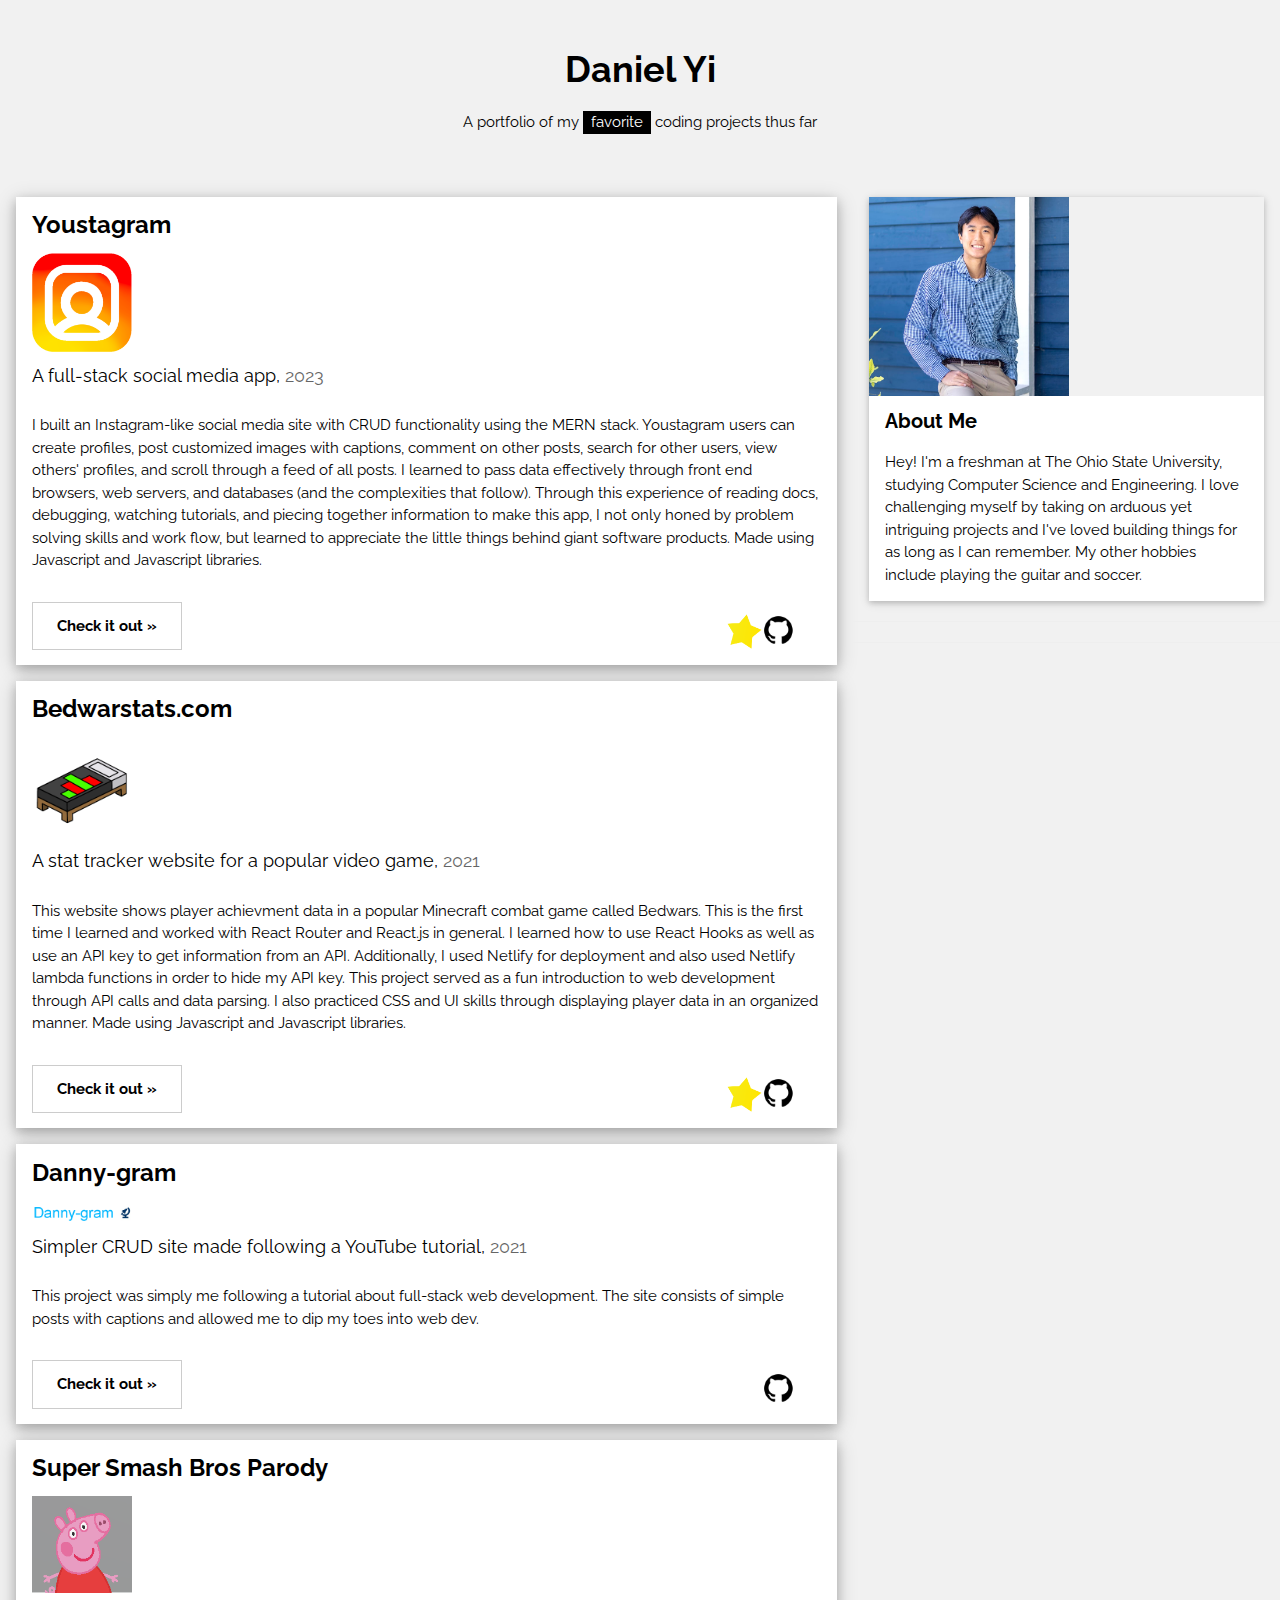
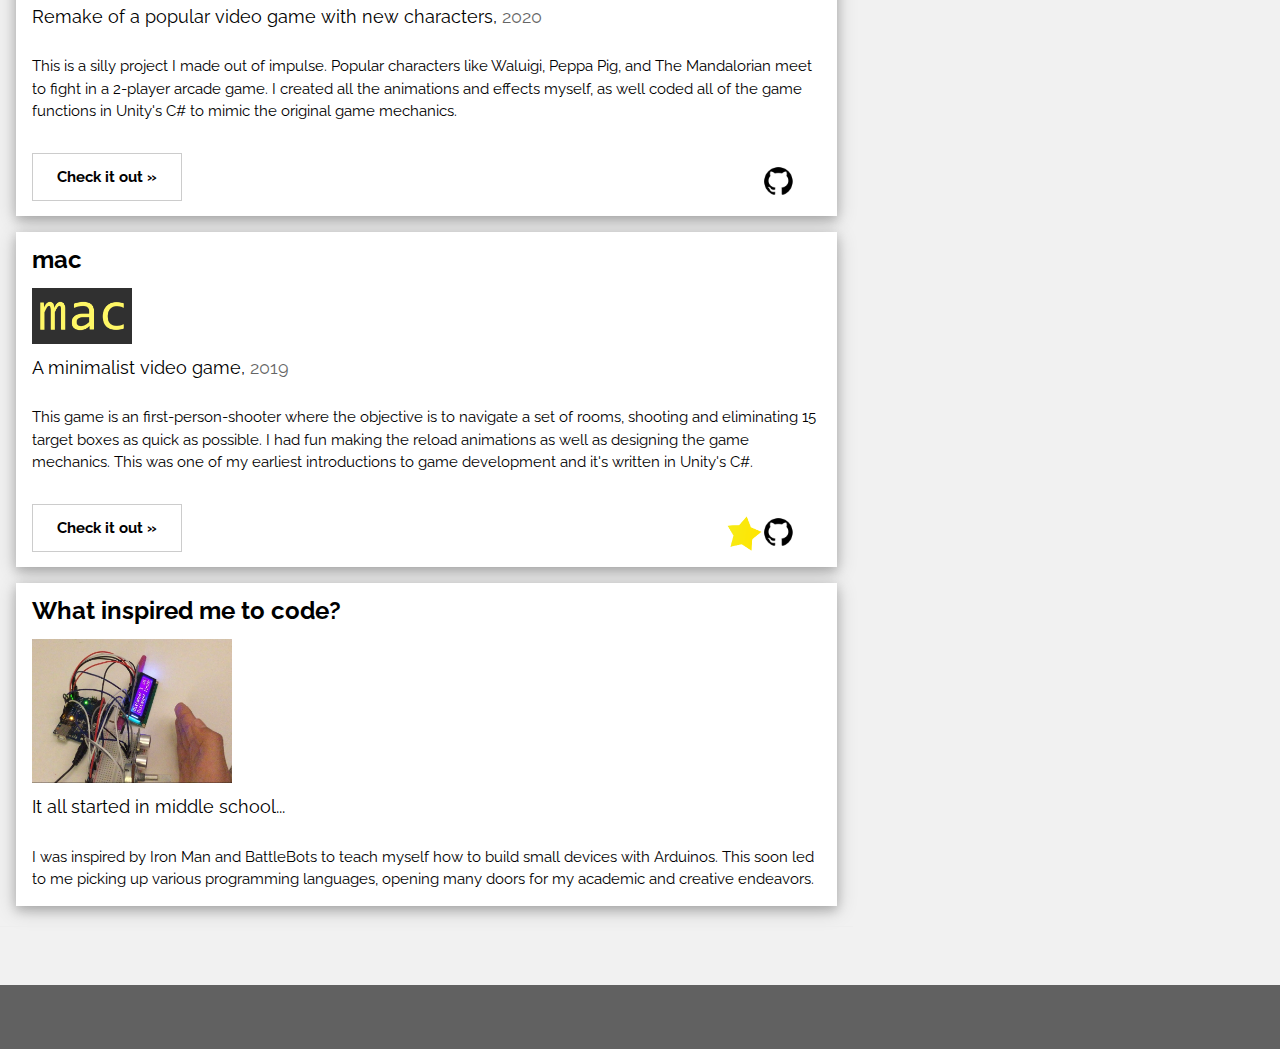
==== index.html @ 72501340 "Add files via upload" ====
<!DOCTYPE html>
<html>

<head>
  <title>W3.CSS Template</title>
  <meta charset="UTF-8">
  <meta name="viewport" content="width=device-width, initial-scale=1">
  <link rel="stylesheet" href="https://www.w3schools.com/w3css/4/w3.css">
  <link rel="stylesheet" href="https://fonts.googleapis.com/css?family=Raleway">
  <link rel="stylesheet" href="style.css">
  <style>
    body,
    h1,
    h2,
    h3,
    h4,
    h5 {
      font-family: "Raleway", sans-serif
    }
  </style>
</head>

<body class="w3-light-grey">
  <div class="w3-content" style="max-width:1400px">
    <header class="w3-container w3-center w3-padding-32">
      <h1><b>Daniel Yi</b></h1>
      <p>A portfolio of my <span class="w3-tag">favorite</span> coding projects thus far</p>
    </header>

    <!-- Grid -->
    <div class="w3-row">

      <!-- Blog entries -->
      <div class="w3-col l8 s12">
        <!-- Blog entry -->
        <div class="w3-card-4 w3-margin w3-white">
          <div class="w3-container">
            <h3><b>Youstagram</b></h3>
            <img src="YoustagramLogo.png" alt="Youstagram Logo" style="width:100px">
            <h5>A full-stack social media app, <span class="w3-opacity">2023</span></h5>
          </div>
          <div class="w3-container">
            <p>I built an Instagram-like social media site with CRUD functionality using the MERN stack. Youstagram
              users can create profiles, post customized images with captions, comment on other posts, search for other
              users, view others' profiles, and scroll through a feed of all posts. I learned to pass data effectively
              through front end browsers, web servers, and databases (and the complexities that follow). Through this
              experience of reading docs, debugging, watching tutorials, and piecing together information to make this
              app, I not only honed by problem solving skills and work flow, but learned to appreciate the little things
              behind giant software products. Made using Javascript and Javascript libraries.</p>
            <div class="w3-row">
              <div class="w3-col m8 s12">
                <p><a href="https://youstagram.onrender.com/#/"><button
                      class="w3-button w3-padding-large w3-white w3-border"><b>Check it out »</b></button></a></p>
              </div>
              <div class="w3-col m4 w3-hide-small">
                <p><span class="w3-padding-large w3-right"> <b><img src="star.png" style="width:35px"></b><a
                      href="https://github.com/danielyyi/Youstagram"><b><img src="github.png"
                          style="width:35px"></b></a>
                  </span></p>
              </div>
            </div>
          </div>
        </div>

        <div class="w3-card-4 w3-margin w3-white">
          <div class="w3-container">
            <h3><b>Bedwarstats.com</b></h3>
            <img src="Bedwars.png" alt="Youstagram Logo" style="width:100px">
            <h5>A stat tracker website for a popular video game, <span class="w3-opacity">2021</span></h5>
          </div>
          <div class="w3-container">
            <p>This website shows player achievment data in a popular Minecraft combat game called Bedwars. This is the
              first time I learned and worked with React Router and React.js in general. I learned how to
              use React Hooks as well as use an API key to get information from an API. Additionally, I used Netlify for
              deployment and also used Netlify lambda
              functions in order to hide my API key. This project served as a fun introduction to web development
              through API calls and data parsing. I also practiced CSS and UI skills through displaying player data in
              an organized manner. Made using Javascript and Javascript libraries.</p>
            <div class="w3-row">
              <div class="w3-col m8 s12">
                <p><a href="https://bedwarstats.com/"><button
                      class="w3-button w3-padding-large w3-white w3-border"><b>Check it out »</b></button></a></p>
              </div>
              <div class="w3-col m4 w3-hide-small">
                <p><span class="w3-padding-large w3-right"> <b><img src="star.png" style="width:35px"></b><a
                      href="https://github.com/danielyyi/Hypixel-Bedwars-Tracker"><b><img src="github.png"
                          style="width:35px"></b></a>
                  </span></p>
              </div>
            </div>
          </div>
        </div>

        <div class="w3-card-4 w3-margin w3-white">
          <div class="w3-container">
            <h3><b>Danny-gram</b></h3>
            <img src="dannygram.PNG" alt="Youstagram Logo" style="width:100px">
            <h5>Simpler CRUD site made following a YouTube tutorial, <span class="w3-opacity">2021</span></h5>
          </div>
          <div class="w3-container">
            <p>This project was simply me following a tutorial about full-stack web development. The site consists of
              simple posts with captions and allowed me to dip my toes into web dev.</p>
            <div class="w3-row">
              <div class="w3-col m8 s12">
                <p><a href="https://danny-gram.netlify.app/"><button
                      class="w3-button w3-padding-large w3-white w3-border"><b>Check it out »</b></button></a></p>
              </div>
              <div class="w3-col m4 w3-hide-small">
                <p><span class="w3-padding-large w3-right"> <a
                      href="https://github.com/danielyyi/Danny-gram-Social-Media-App"><b><img src="github.png"
                          style="width:35px"></b></a>
                  </span></p>
              </div>
            </div>
          </div>
        </div>

        <div class="w3-card-4 w3-margin w3-white">
          <div class="w3-container">
            <h3><b>Super Smash Bros Parody</b></h3>
            <img src="peppa.PNG" alt="Youstagram Logo" style="width:100px">
            <h5>Remake of a popular video game with new characters, <span class="w3-opacity">2020</span></h5>
          </div>
          <div class="w3-container">
            <p>This is a silly project I made out of impulse. Popular characters like Waluigi, Peppa Pig, and The
              Mandalorian meet to fight in a 2-player arcade game. I created all the animations and effects myself, as
              well coded all of the game functions in Unity's C# to mimic the original game mechanics.</p>
            <div class="w3-row">
              <div class="w3-col m8 s12">
                <p><a href=""><button class="w3-button w3-padding-large w3-white w3-border"><b>Check it out
                        »</b></button></a></p>
              </div>
              <div class="w3-col m4 w3-hide-small">
                <p><span class="w3-padding-large w3-right"> <a
                      href="https://github.com/danielyyi/Super-Copyright-Bros"><b><img src="github.png"
                          style="width:35px"></b></a>
                  </span></p>
              </div>
            </div>
          </div>
        </div>

        <div class="w3-card-4 w3-margin w3-white">
          <div class="w3-container">
            <h3><b>mac</b></h3>
            <img src="mac.PNG" alt="Youstagram Logo" style="width:100px">
            <h5>A minimalist video game, <span class="w3-opacity">2019</span></h5>
          </div>
          <div class="w3-container">
            <p>This game is an first-person-shooter where the objective is to navigate a set of rooms, shooting and
              eliminating 15 target boxes as quick as possible. I had fun making the reload animations as well as
              designing the game mechanics. This was one of my earliest introductions to game development and it's
              written in Unity's C#.</p>
            <div class="w3-row">
              <div class="w3-col m8 s12">
                <p><a href="https://ysun.itch.io/mac"><button
                      class="w3-button w3-padding-large w3-white w3-border"><b>Check it out »</b></button></a></p>
              </div>
              <div class="w3-col m4 w3-hide-small">
                <p><span class="w3-padding-large w3-right"> <b><img src="star.png" style="width:35px"></b><a
                      href="https://github.com/danielyyi/mac"><b><img src="github.png" style="width:35px"></b></a>
                  </span></p>
              </div>
            </div>
          </div>
        </div>

        <div class="w3-card-4 w3-margin w3-white">
          <div class="w3-container">
            <h3><b>What inspired me to code?</b></h3>
            <img src="middleschool.jpg" alt="Youstagram Logo" style="width:200px">
            <h5>It all started in middle school... </h5>
          </div>
          <div class="w3-container">
            <p>I was inspired by Iron Man and BattleBots to teach myself how to build small devices with Arduinos. This
              soon led to me picking up various programming languages, opening many doors for my academic and creative
              endeavors.</p>
            <div class="w3-row">
              <div class="w3-col m8 s12">

              </div>
              <div class="w3-col m4 w3-hide-small">

              </div>
            </div>
          </div>
        </div>



        <hr>
      </div>



      <div class="w3-col l4">
        <!-- About Card -->
        <div class="w3-card w3-margin w3-margin-top">
          <img src="pfp.jpg" style="width:200px">
          <div class="w3-container w3-white">
            <h4><b>About Me</b></h4>
            <p>Hey! I'm a freshman at The Ohio State University, studying Computer Science and Engineering. I love
              challenging myself by taking on arduous yet intriguing projects and I've loved building things for as long
              as I can
              remember. My other hobbies include playing the guitar and
              soccer.</p>
          </div>
        </div>
        <hr>
        <hr>
      </div>
    </div><br>
  </div>
  <footer class="w3-container w3-dark-grey w3-padding-32 w3-margin-top">
  </footer>
</body>

</html>
---- style.css ----
html {
  height: 100%;
  width: 100%;
}
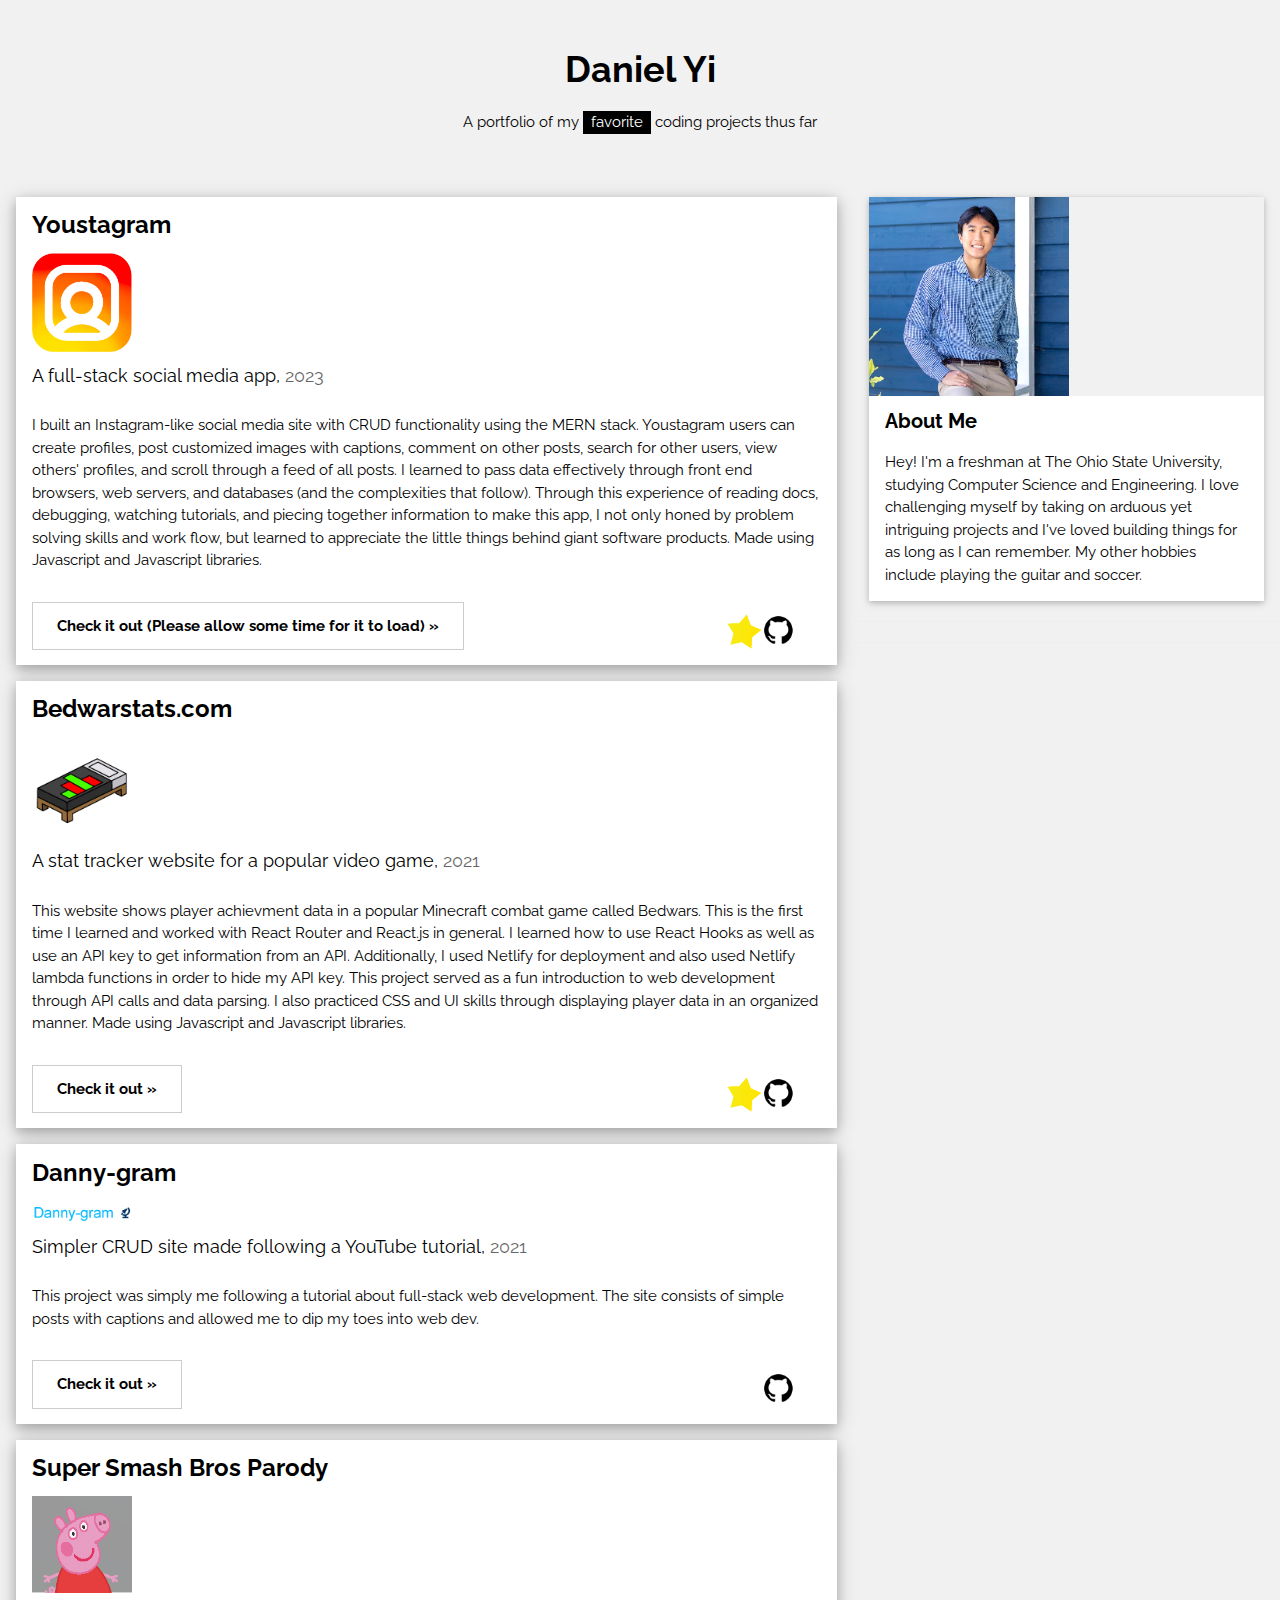
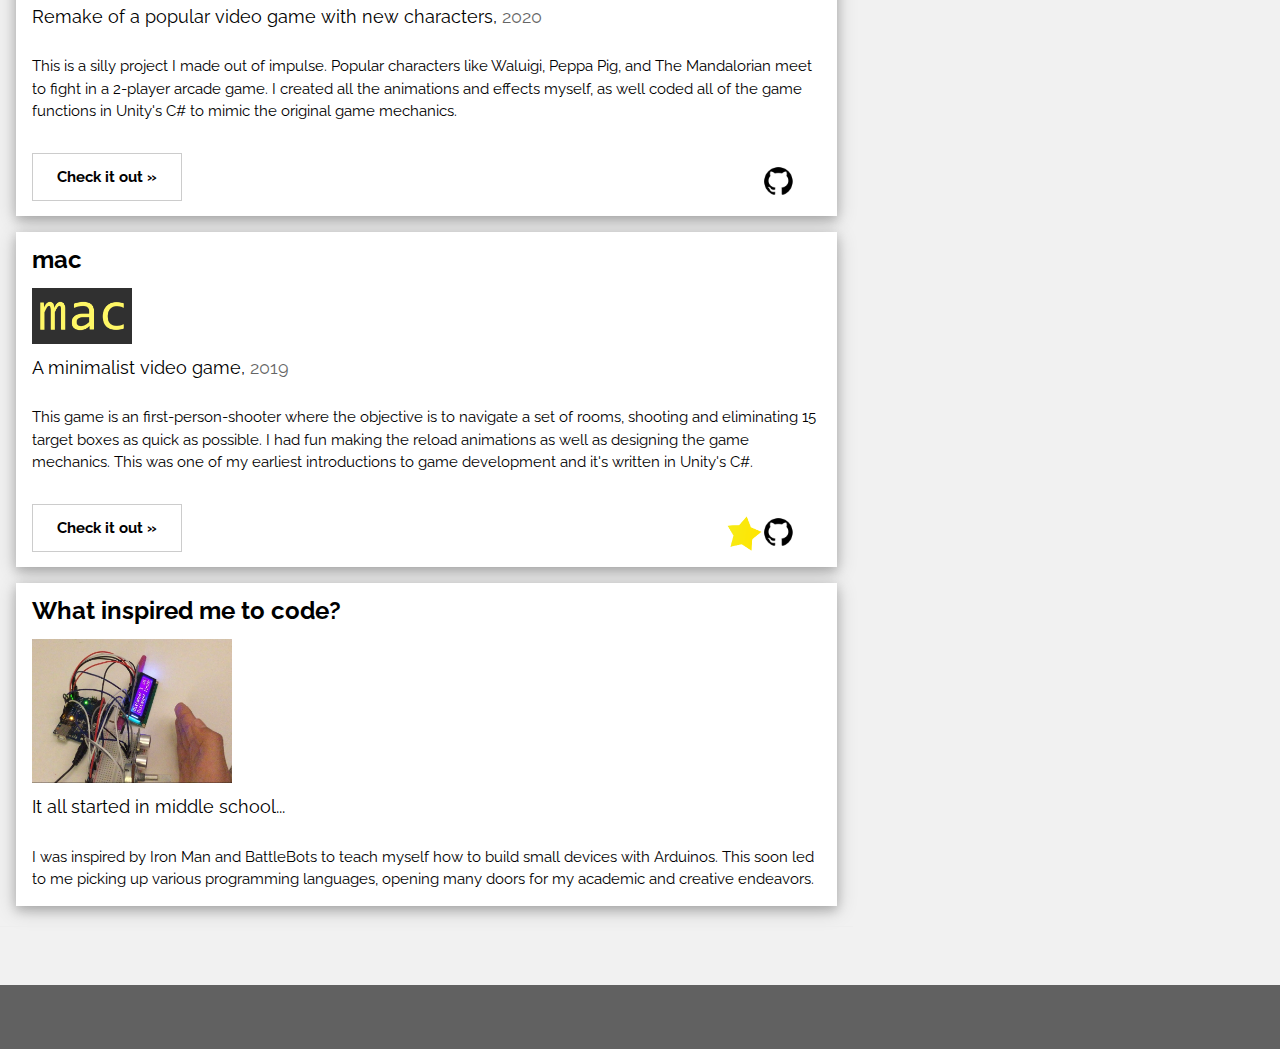
==== commit 2a053b2e: "Update index.html" ====
--- a/index.html
+++ b/index.html
@@ -50,7 +50,7 @@
             <div class="w3-row">
               <div class="w3-col m8 s12">
                 <p><a href="https://youstagram.onrender.com/#/"><button
-                      class="w3-button w3-padding-large w3-white w3-border"><b>Check it out »</b></button></a></p>
+                      class="w3-button w3-padding-large w3-white w3-border"><b>Check it out (Please allow some time for it to load) »</b></button></a></p>
               </div>
               <div class="w3-col m4 w3-hide-small">
                 <p><span class="w3-padding-large w3-right"> <b><img src="star.png" style="width:35px"></b><a
@@ -127,7 +127,7 @@
               well coded all of the game functions in Unity's C# to mimic the original game mechanics.</p>
             <div class="w3-row">
               <div class="w3-col m8 s12">
-                <p><a href=""><button class="w3-button w3-padding-large w3-white w3-border"><b>Check it out
+                <p><a href="https://youtu.be/zw8oHsihJfg"><button class="w3-button w3-padding-large w3-white w3-border"><b>Check it out
                         »</b></button></a></p>
               </div>
               <div class="w3-col m4 w3-hide-small">
@@ -215,4 +215,4 @@
   </footer>
 </body>
 
-</html>+</html>
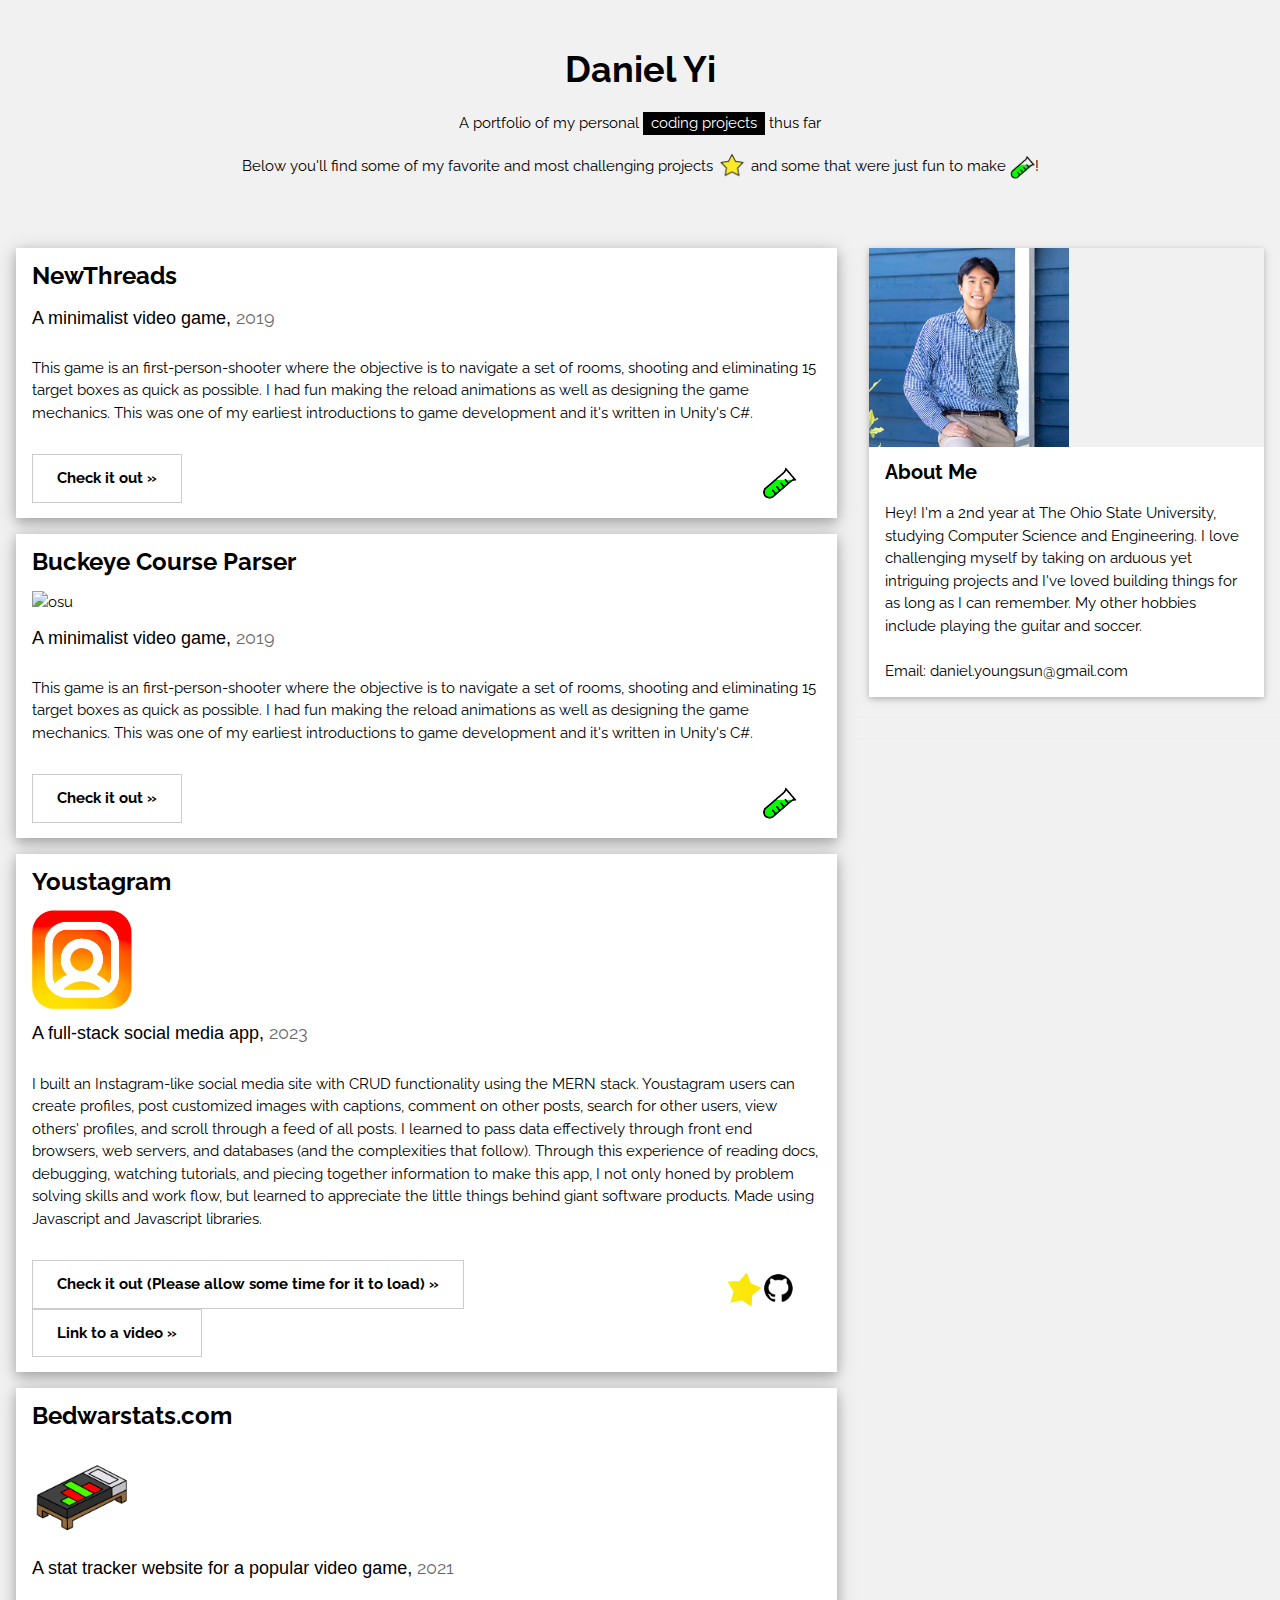
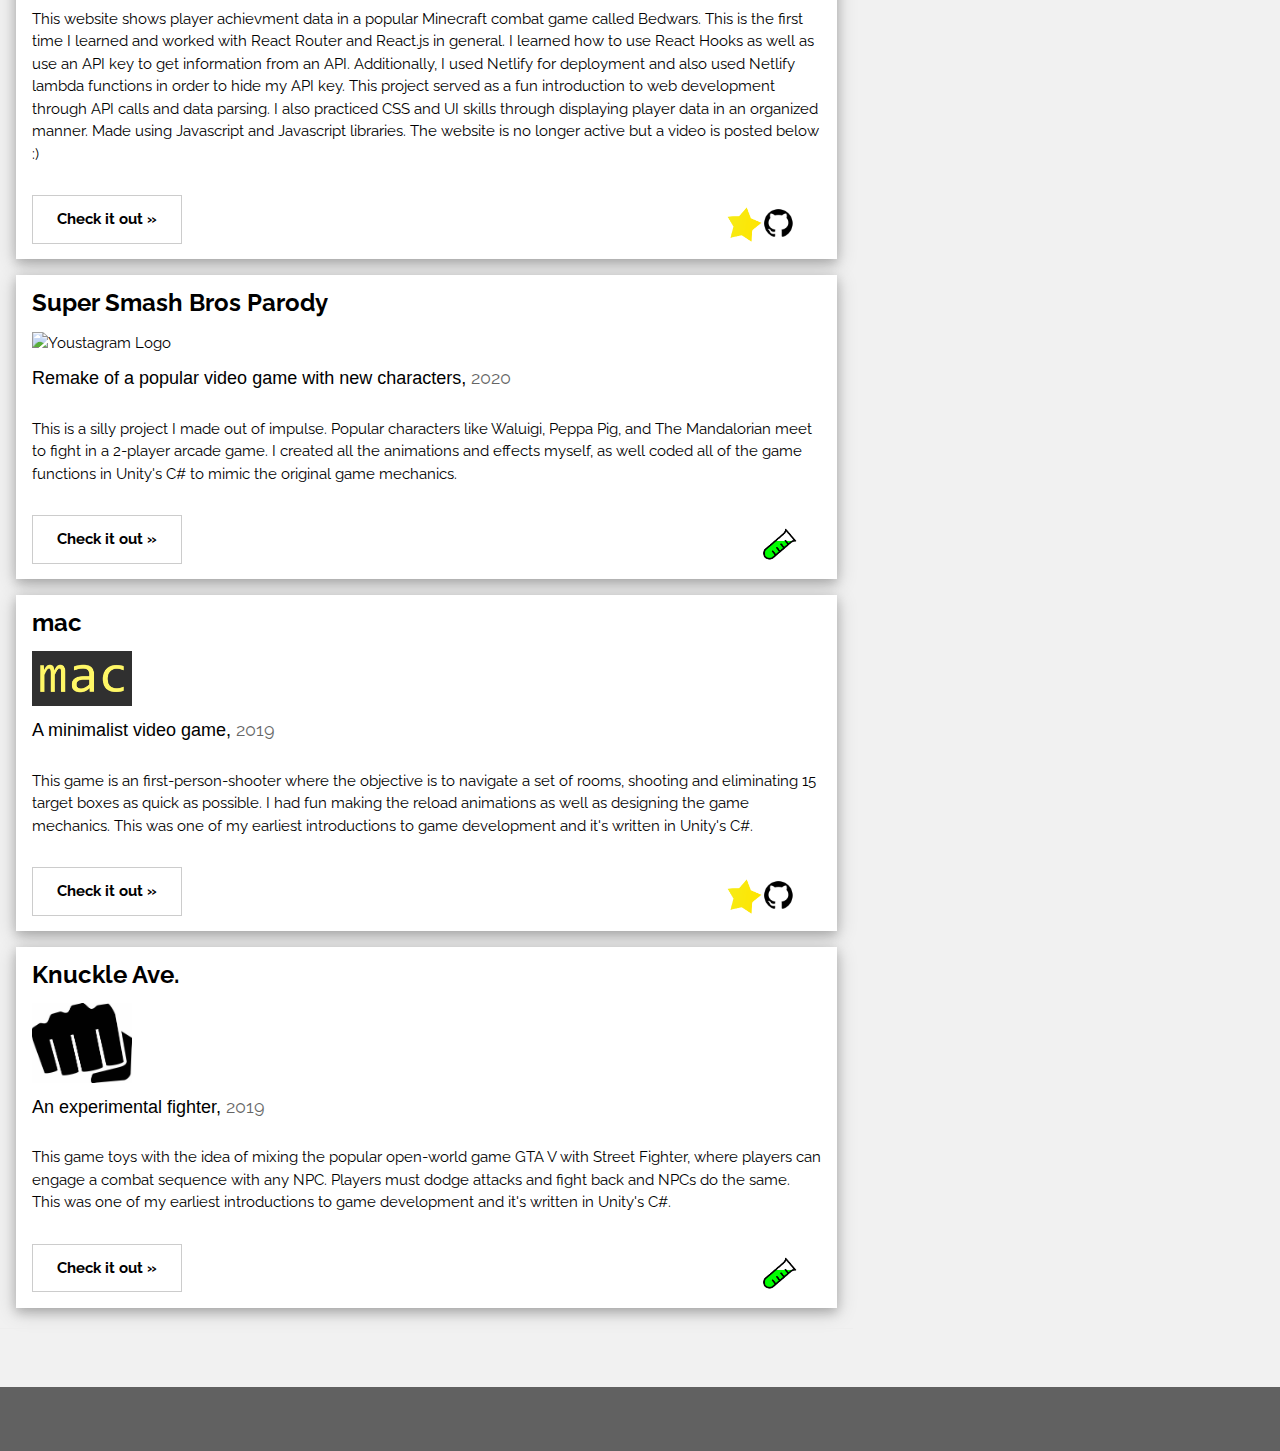
==== commit 35519086: "update" ====
--- a/index.html
+++ b/index.html
@@ -1,218 +1,404 @@
 <!DOCTYPE html>
 <html>
-
-<head>
-  <title>W3.CSS Template</title>
-  <meta charset="UTF-8">
-  <meta name="viewport" content="width=device-width, initial-scale=1">
-  <link rel="stylesheet" href="https://www.w3schools.com/w3css/4/w3.css">
-  <link rel="stylesheet" href="https://fonts.googleapis.com/css?family=Raleway">
-  <link rel="stylesheet" href="style.css">
-  <style>
-    body,
-    h1,
-    h2,
-    h3,
-    h4,
-    h5 {
-      font-family: "Raleway", sans-serif
-    }
-  </style>
-</head>
-
-<body class="w3-light-grey">
-  <div class="w3-content" style="max-width:1400px">
-    <header class="w3-container w3-center w3-padding-32">
-      <h1><b>Daniel Yi</b></h1>
-      <p>A portfolio of my <span class="w3-tag">favorite</span> coding projects thus far</p>
-    </header>
-
-    <!-- Grid -->
-    <div class="w3-row">
-
-      <!-- Blog entries -->
-      <div class="w3-col l8 s12">
-        <!-- Blog entry -->
-        <div class="w3-card-4 w3-margin w3-white">
-          <div class="w3-container">
-            <h3><b>Youstagram</b></h3>
-            <img src="YoustagramLogo.png" alt="Youstagram Logo" style="width:100px">
-            <h5>A full-stack social media app, <span class="w3-opacity">2023</span></h5>
-          </div>
-          <div class="w3-container">
-            <p>I built an Instagram-like social media site with CRUD functionality using the MERN stack. Youstagram
-              users can create profiles, post customized images with captions, comment on other posts, search for other
-              users, view others' profiles, and scroll through a feed of all posts. I learned to pass data effectively
-              through front end browsers, web servers, and databases (and the complexities that follow). Through this
-              experience of reading docs, debugging, watching tutorials, and piecing together information to make this
-              app, I not only honed by problem solving skills and work flow, but learned to appreciate the little things
-              behind giant software products. Made using Javascript and Javascript libraries.</p>
-            <div class="w3-row">
-              <div class="w3-col m8 s12">
-                <p><a href="https://youstagram.onrender.com/#/"><button
-                      class="w3-button w3-padding-large w3-white w3-border"><b>Check it out (Please allow some time for it to load) »</b></button></a></p>
-              </div>
-              <div class="w3-col m4 w3-hide-small">
-                <p><span class="w3-padding-large w3-right"> <b><img src="star.png" style="width:35px"></b><a
-                      href="https://github.com/danielyyi/Youstagram"><b><img src="github.png"
-                          style="width:35px"></b></a>
-                  </span></p>
-              </div>
-            </div>
-          </div>
+  <head>
+    <title>Daniel Yi Portfolio</title>
+    <meta charset="UTF-8" />
+    <meta name="viewport" content="width=device-width, initial-scale=1" />
+    <link rel="stylesheet" href="https://www.w3schools.com/w3css/4/w3.css" />
+    <link
+      rel="stylesheet"
+      href="https://fonts.googleapis.com/css?family=Raleway"
+    />
+    <link rel="stylesheet" href="style.css" />
+  </head>
+
+  <body class="w3-light-grey">
+    <div class="w3-content" style="max-width: 1400px">
+      <header class="w3-container w3-center w3-padding-32">
+        <h1><b>Daniel Yi</b></h1>
+        <p>
+          A portfolio of my personal <span class="w3-tag">coding projects</span> 
+          thus far
+        </p>
+        <p>
+          Below you'll find some of my favorite and most challenging projects <span> <img style="width: 30px;margin-bottom: 5px" src="pics/star3.png"></img></span> and some that were just fun to make  <span> <img style="width: 25px" src="pics/lab.webp"></img></span>!
+        </p>
+      </header>
+
+      <!-- Grid -->
+      <div class="w3-row">
+        <!-- Blog entries -->
+        <div class="w3-col l8 s12">
+          <!-- Blog entry -->
+          <div class="w3-card-4 w3-margin w3-white">
+            <div class="w3-container">
+              <h3><b>NewThreads</b></h3>
+
+              <h5>
+                A minimalist video game, <span class="w3-opacity">2019</span>
+              </h5>
+            </div>
+            <div class="w3-container">
+              <p>
+                This game is an first-person-shooter where the objective is to
+                navigate a set of rooms, shooting and eliminating 15 target
+                boxes as quick as possible. I had fun making the reload
+                animations as well as designing the game mechanics. This was one
+                of my earliest introductions to game development and it's
+                written in Unity's C#.
+              </p>
+              <div class="w3-row">
+                <div class="w3-col m8 s12">
+                  <p>
+                    <a href="https://youtu.be/OLZQMVueu0M"
+                      ><button
+                        class="w3-button w3-padding-large w3-white w3-border"
+                      >
+                        <b>Check it out »</b>
+                      </button></a
+                    >
+                  </p>
+                </div>
+                <div class="w3-col m4 w3-hide-small">
+                  <p>
+                    <span class="w3-padding-large w3-right">
+                      <b><img src="pics/lab.webp" style="width: 35px" /></b
+                      >
+                    </span>
+                  </p>
+                </div>
+              </div>
+            </div>
+          </div>
+
+          <div class="w3-card-4 w3-margin w3-white">
+            <div class="w3-container">
+              <h3><b>Buckeye Course Parser</b></h3>
+              <img
+                src="pics/osu.PNG"
+                alt="osu"
+                style="width: 100px"
+              />
+              <h5>
+                A minimalist video game, <span class="w3-opacity">2019</span>
+              </h5>
+            </div>
+            <div class="w3-container">
+              <p style="font-style:normal">
+                This game is an first-person-shooter where the objective is to
+                navigate a set of rooms, shooting and eliminating 15 target
+                boxes as quick as possible. I had fun making the reload
+                animations as well as designing the game mechanics. This was one
+                of my earliest introductions to game development and it's
+                written in Unity's C#.
+              </p>
+              <div class="w3-row">
+                <div class="w3-col m8 s12">
+                  <p>
+                    <a href="https://youtu.be/OLZQMVueu0M"
+                      ><button
+                        class="w3-button w3-padding-large w3-white w3-border"
+                      >
+                        <b>Check it out »</b>
+                      </button></a
+                    >
+                  </p>
+                </div>
+                <div class="w3-col m4 w3-hide-small">
+                  <p>
+                    <span class="w3-padding-large w3-right">
+                      <b><img src="pics/lab.webp" style="width: 35px" /><img></b>
+                    </span>
+                  </p>
+                </div>
+              </div>
+            </div>
+          </div>
+
+          <div class="w3-card-4 w3-margin w3-white">
+            <div class="w3-container">
+              <h3><b>Youstagram</b></h3>
+              <img
+                src="pics/YoustagramLogo.png"
+                alt="Youstagram Logo"
+                style="width: 100px"
+              />
+              <h5>
+                A full-stack social media app,
+                <span class="w3-opacity">2023</span>
+              </h5>
+            </div>
+            <div class="w3-container">
+              <p style="font-style:normal">
+                I built an Instagram-like social media site with CRUD
+                functionality using the MERN stack. Youstagram users can create
+                profiles, post customized images with captions, comment on other
+                posts, search for other users, view others' profiles, and scroll
+                through a feed of all posts. I learned to pass data effectively
+                through front end browsers, web servers, and databases (and the
+                complexities that follow). Through this experience of reading
+                docs, debugging, watching tutorials, and piecing together
+                information to make this app, I not only honed by problem
+                solving skills and work flow, but learned to appreciate the
+                little things behind giant software products. Made using
+                Javascript and Javascript libraries.
+              </p>
+              <div class="w3-row">
+                <div class="w3-col m8 s12">
+                  <p>
+                    <a href="https://youstagram.onrender.com/#/"
+                      ><button
+                        class="w3-button w3-padding-large w3-white w3-border"
+                      >
+                        <b
+                          >Check it out (Please allow some time for it to load)
+                          »</b
+                        >
+                      </button></a
+                    >
+
+                    <a href="https://youtu.be/ThnOPYyiddI"
+                    ><button
+                      class="w3-button w3-padding-large w3-white w3-border"
+                    >
+                      <b
+                        >Link to a video »</b
+                      >
+                    </button></a
+                  >
+                  </p>
+                </div>
+                <div class="w3-col m4 w3-hide-small">
+                  <p>
+                    <span class="w3-padding-large w3-right">
+                      <b><img src="pics/star.png" style="width: 35px" /></b
+                      ><a href="https://github.com/danielyyi/Youstagram"
+                        ><b><img src="pics/github.png" style="width: 35px" /></b
+                      ></a>
+                    </span>
+                  </p>
+                </div>
+              </div>
+            </div>
+          </div>
+
+          <div class="w3-card-4 w3-margin w3-white">
+            <div class="w3-container">
+              <h3><b>Bedwarstats.com</b></h3>
+              <img
+                src="pics/Bedwars.png"
+                alt="Youstagram Logo"
+                style="width: 100px"
+              />
+              <h5>
+                A stat tracker website for a popular video game,
+                <span class="w3-opacity">2021</span>
+              </h5>
+            </div>
+            <div class="w3-container">
+              <p>
+                This website shows player achievment data in a popular Minecraft
+                combat game called Bedwars. This is the first time I learned and
+                worked with React Router and React.js in general. I learned how
+                to use React Hooks as well as use an API key to get information
+                from an API. Additionally, I used Netlify for deployment and
+                also used Netlify lambda functions in order to hide my API key.
+                This project served as a fun introduction to web development
+                through API calls and data parsing. I also practiced CSS and UI
+                skills through displaying player data in an organized manner.
+                Made using Javascript and Javascript libraries. The website is no longer active but a video is posted below :)
+              </p>
+              <div class="w3-row">
+                <div class="w3-col m8 s12">
+                  <p>
+                    <a href="https://youtu.be/xhrr1NCp9Lw"
+                      ><button
+                        class="w3-button w3-padding-large w3-white w3-border"
+                      >
+                        <b>Check it out »</b>
+                      </button></a
+                    >
+                  </p>
+                </div>
+                <div class="w3-col m4 w3-hide-small">
+                  <p>
+                    <span class="w3-padding-large w3-right">
+                      <b><img src="pics/star.png" style="width: 35px" /></b
+                      ><a
+                        href="https://github.com/danielyyi/Hypixel-Bedwars-Tracker"
+                        ><b><img src="pics/github.png" style="width: 35px" /></b
+                      ></a>
+                    </span>
+                  </p>
+                </div>
+              </div>
+            </div>
+          </div>
+
+
+
+          <div class="w3-card-4 w3-margin w3-white">
+            <div class="w3-container">
+              <h3><b>Super Smash Bros Parody</b></h3>
+              <img
+              src="pics/smash.PNG"
+              alt="Youstagram Logo"
+              style="width: 100px"
+            />
+              <h5>
+                Remake of a popular video game with new characters,
+                <span class="w3-opacity">2020</span>
+              </h5>
+            </div>
+            <div class="w3-container">
+              <p>
+                This is a silly project I made out of impulse. Popular
+                characters like Waluigi, Peppa Pig, and The Mandalorian meet to
+                fight in a 2-player arcade game. I created all the animations
+                and effects myself, as well coded all of the game functions in
+                Unity's C# to mimic the original game mechanics.
+              </p>
+              <div class="w3-row">
+                <div class="w3-col m8 s12">
+                  <p>
+                    <a href="https://youtu.be/zw8oHsihJfg"
+                      ><button
+                        class="w3-button w3-padding-large w3-white w3-border"
+                      >
+                        <b>Check it out »</b>
+                      </button></a
+                    >
+                  </p>
+                </div>
+                <div class="w3-col m4 w3-hide-small">
+                  <p>
+                    <span class="w3-padding-large w3-right">
+                      <b><img src="pics/lab.webp" style="width: 35px" /><img></b>
+                    </span>
+                  </p>
+                </div>
+              </div>
+            </div>
+          </div>
+
+          <div class="w3-card-4 w3-margin w3-white">
+            <div class="w3-container">
+              <h3><b>mac</b></h3>
+              <img
+                src="pics/mac.PNG"
+                alt="Youstagram Logo"
+                style="width: 100px"
+              />
+              <h5>
+                A minimalist video game, <span class="w3-opacity">2019</span>
+              </h5>
+            </div>
+            <div class="w3-container">
+              <p>
+                This game is an first-person-shooter where the objective is to
+                navigate a set of rooms, shooting and eliminating 15 target
+                boxes as quick as possible. I had fun making the reload
+                animations as well as designing the game mechanics. This was one
+                of my earliest introductions to game development and it's
+                written in Unity's C#.
+              </p>
+              <div class="w3-row">
+                <div class="w3-col m8 s12">
+                  <p>
+                    <a href="https://ysun.itch.io/mac"
+                      ><button
+                        class="w3-button w3-padding-large w3-white w3-border"
+                      >
+                        <b>Check it out »</b>
+                      </button></a
+                    >
+                  </p>
+                </div>
+                <div class="w3-col m4 w3-hide-small">
+                  <p>
+                    <span class="w3-padding-large w3-right">
+                      <b><img src="pics/star.png" style="width: 35px" /></b
+                      ><a href="https://github.com/danielyyi/mac"
+                        ><b><img src="pics/github.png" style="width: 35px" /></b
+                      ></a>
+                    </span>
+                  </p>
+                </div>
+              </div>
+            </div>
+          </div>
+
+          <div class="w3-card-4 w3-margin w3-white">
+            <div class="w3-container">
+              <h3><b>Knuckle Ave.</b></h3>
+              <img
+                src="pics/knuckle.jpg"
+                alt="Youstagram Logo"
+                style="width: 100px"
+              />
+              <h5>
+                An experimental fighter, <span class="w3-opacity">2019</span>
+              </h5>
+            </div>
+            <div class="w3-container">
+              <p>
+                This game toys with the idea of mixing the popular open-world game GTA V with Street Fighter, where players can engage a combat
+                 sequence with any NPC. Players must dodge attacks and fight back and NPCs do the same. This was one
+                of my earliest introductions to game development and it's
+                written in Unity's C#.
+              </p>
+              <div class="w3-row">
+                <div class="w3-col m8 s12">
+                  <p>
+                    <a href="https://youtu.be/IJ39RkR_Ceo"
+                      ><button
+                        class="w3-button w3-padding-large w3-white w3-border"
+                      >
+                        <b>Check it out »</b>
+                      </button></a
+                    >
+                  </p>
+                </div>
+                <div class="w3-col m4 w3-hide-small">
+                  <p>
+                    <span class="w3-padding-large w3-right">
+                      <b><img src="pics/lab.webp" style="width: 35px" /><img></b>
+                    </span>
+                  </p>
+                </div>
+              </div>
+            </div>
+          </div>
+
+
+          <hr />
         </div>
 
-        <div class="w3-card-4 w3-margin w3-white">
-          <div class="w3-container">
-            <h3><b>Bedwarstats.com</b></h3>
-            <img src="Bedwars.png" alt="Youstagram Logo" style="width:100px">
-            <h5>A stat tracker website for a popular video game, <span class="w3-opacity">2021</span></h5>
-          </div>
-          <div class="w3-container">
-            <p>This website shows player achievment data in a popular Minecraft combat game called Bedwars. This is the
-              first time I learned and worked with React Router and React.js in general. I learned how to
-              use React Hooks as well as use an API key to get information from an API. Additionally, I used Netlify for
-              deployment and also used Netlify lambda
-              functions in order to hide my API key. This project served as a fun introduction to web development
-              through API calls and data parsing. I also practiced CSS and UI skills through displaying player data in
-              an organized manner. Made using Javascript and Javascript libraries.</p>
-            <div class="w3-row">
-              <div class="w3-col m8 s12">
-                <p><a href="https://bedwarstats.com/"><button
-                      class="w3-button w3-padding-large w3-white w3-border"><b>Check it out »</b></button></a></p>
-              </div>
-              <div class="w3-col m4 w3-hide-small">
-                <p><span class="w3-padding-large w3-right"> <b><img src="star.png" style="width:35px"></b><a
-                      href="https://github.com/danielyyi/Hypixel-Bedwars-Tracker"><b><img src="github.png"
-                          style="width:35px"></b></a>
-                  </span></p>
-              </div>
-            </div>
-          </div>
+        <div class="w3-col l4">
+          <!-- About Card -->
+          <div class="w3-card w3-margin w3-margin-top">
+            <img src="pics/pfp.jpg" style="width: 200px" />
+            <div class="w3-container w3-white">
+              <h4><b>About Me</b></h4>
+              <p>
+                Hey! I'm a 2nd year at The Ohio State University, studying
+                Computer Science and Engineering. I love challenging myself by
+                taking on arduous yet intriguing projects and I've loved
+                building things for as long as I can remember. My other hobbies
+                include playing the guitar and soccer.
+                <br></br>
+                Email: daniel.youngsun@gmail.com
+              </p>
+            </div>
+          </div>
+          <hr />
+          <hr />
         </div>
-
-        <div class="w3-card-4 w3-margin w3-white">
-          <div class="w3-container">
-            <h3><b>Danny-gram</b></h3>
-            <img src="dannygram.PNG" alt="Youstagram Logo" style="width:100px">
-            <h5>Simpler CRUD site made following a YouTube tutorial, <span class="w3-opacity">2021</span></h5>
-          </div>
-          <div class="w3-container">
-            <p>This project was simply me following a tutorial about full-stack web development. The site consists of
-              simple posts with captions and allowed me to dip my toes into web dev.</p>
-            <div class="w3-row">
-              <div class="w3-col m8 s12">
-                <p><a href="https://danny-gram.netlify.app/"><button
-                      class="w3-button w3-padding-large w3-white w3-border"><b>Check it out »</b></button></a></p>
-              </div>
-              <div class="w3-col m4 w3-hide-small">
-                <p><span class="w3-padding-large w3-right"> <a
-                      href="https://github.com/danielyyi/Danny-gram-Social-Media-App"><b><img src="github.png"
-                          style="width:35px"></b></a>
-                  </span></p>
-              </div>
-            </div>
-          </div>
-        </div>
-
-        <div class="w3-card-4 w3-margin w3-white">
-          <div class="w3-container">
-            <h3><b>Super Smash Bros Parody</b></h3>
-            <img src="peppa.PNG" alt="Youstagram Logo" style="width:100px">
-            <h5>Remake of a popular video game with new characters, <span class="w3-opacity">2020</span></h5>
-          </div>
-          <div class="w3-container">
-            <p>This is a silly project I made out of impulse. Popular characters like Waluigi, Peppa Pig, and The
-              Mandalorian meet to fight in a 2-player arcade game. I created all the animations and effects myself, as
-              well coded all of the game functions in Unity's C# to mimic the original game mechanics.</p>
-            <div class="w3-row">
-              <div class="w3-col m8 s12">
-                <p><a href="https://youtu.be/zw8oHsihJfg"><button class="w3-button w3-padding-large w3-white w3-border"><b>Check it out
-                        »</b></button></a></p>
-              </div>
-              <div class="w3-col m4 w3-hide-small">
-                <p><span class="w3-padding-large w3-right"> <a
-                      href="https://github.com/danielyyi/Super-Copyright-Bros"><b><img src="github.png"
-                          style="width:35px"></b></a>
-                  </span></p>
-              </div>
-            </div>
-          </div>
-        </div>
-
-        <div class="w3-card-4 w3-margin w3-white">
-          <div class="w3-container">
-            <h3><b>mac</b></h3>
-            <img src="mac.PNG" alt="Youstagram Logo" style="width:100px">
-            <h5>A minimalist video game, <span class="w3-opacity">2019</span></h5>
-          </div>
-          <div class="w3-container">
-            <p>This game is an first-person-shooter where the objective is to navigate a set of rooms, shooting and
-              eliminating 15 target boxes as quick as possible. I had fun making the reload animations as well as
-              designing the game mechanics. This was one of my earliest introductions to game development and it's
-              written in Unity's C#.</p>
-            <div class="w3-row">
-              <div class="w3-col m8 s12">
-                <p><a href="https://ysun.itch.io/mac"><button
-                      class="w3-button w3-padding-large w3-white w3-border"><b>Check it out »</b></button></a></p>
-              </div>
-              <div class="w3-col m4 w3-hide-small">
-                <p><span class="w3-padding-large w3-right"> <b><img src="star.png" style="width:35px"></b><a
-                      href="https://github.com/danielyyi/mac"><b><img src="github.png" style="width:35px"></b></a>
-                  </span></p>
-              </div>
-            </div>
-          </div>
-        </div>
-
-        <div class="w3-card-4 w3-margin w3-white">
-          <div class="w3-container">
-            <h3><b>What inspired me to code?</b></h3>
-            <img src="middleschool.jpg" alt="Youstagram Logo" style="width:200px">
-            <h5>It all started in middle school... </h5>
-          </div>
-          <div class="w3-container">
-            <p>I was inspired by Iron Man and BattleBots to teach myself how to build small devices with Arduinos. This
-              soon led to me picking up various programming languages, opening many doors for my academic and creative
-              endeavors.</p>
-            <div class="w3-row">
-              <div class="w3-col m8 s12">
-
-              </div>
-              <div class="w3-col m4 w3-hide-small">
-
-              </div>
-            </div>
-          </div>
-        </div>
-
-
-
-        <hr>
       </div>
-
-
-
-      <div class="w3-col l4">
-        <!-- About Card -->
-        <div class="w3-card w3-margin w3-margin-top">
-          <img src="pfp.jpg" style="width:200px">
-          <div class="w3-container w3-white">
-            <h4><b>About Me</b></h4>
-            <p>Hey! I'm a freshman at The Ohio State University, studying Computer Science and Engineering. I love
-              challenging myself by taking on arduous yet intriguing projects and I've loved building things for as long
-              as I can
-              remember. My other hobbies include playing the guitar and
-              soccer.</p>
-          </div>
-        </div>
-        <hr>
-        <hr>
-      </div>
-    </div><br>
-  </div>
-  <footer class="w3-container w3-dark-grey w3-padding-32 w3-margin-top">
-  </footer>
-</body>
-
+      <br />
+    </div>
+    <footer
+      class="w3-container w3-dark-grey w3-padding-32 w3-margin-top"
+    ></footer>
+  </body>
 </html>
--- a/style.css
+++ b/style.css
@@ -1,4 +1,13 @@
 html {
   height: 100%;
   width: 100%;
+}
+*{
+  font-family: "Raleway", sans-serif;
+  font-style: normal;
+}
+
+p{
+  font-style: normal;
+  
 }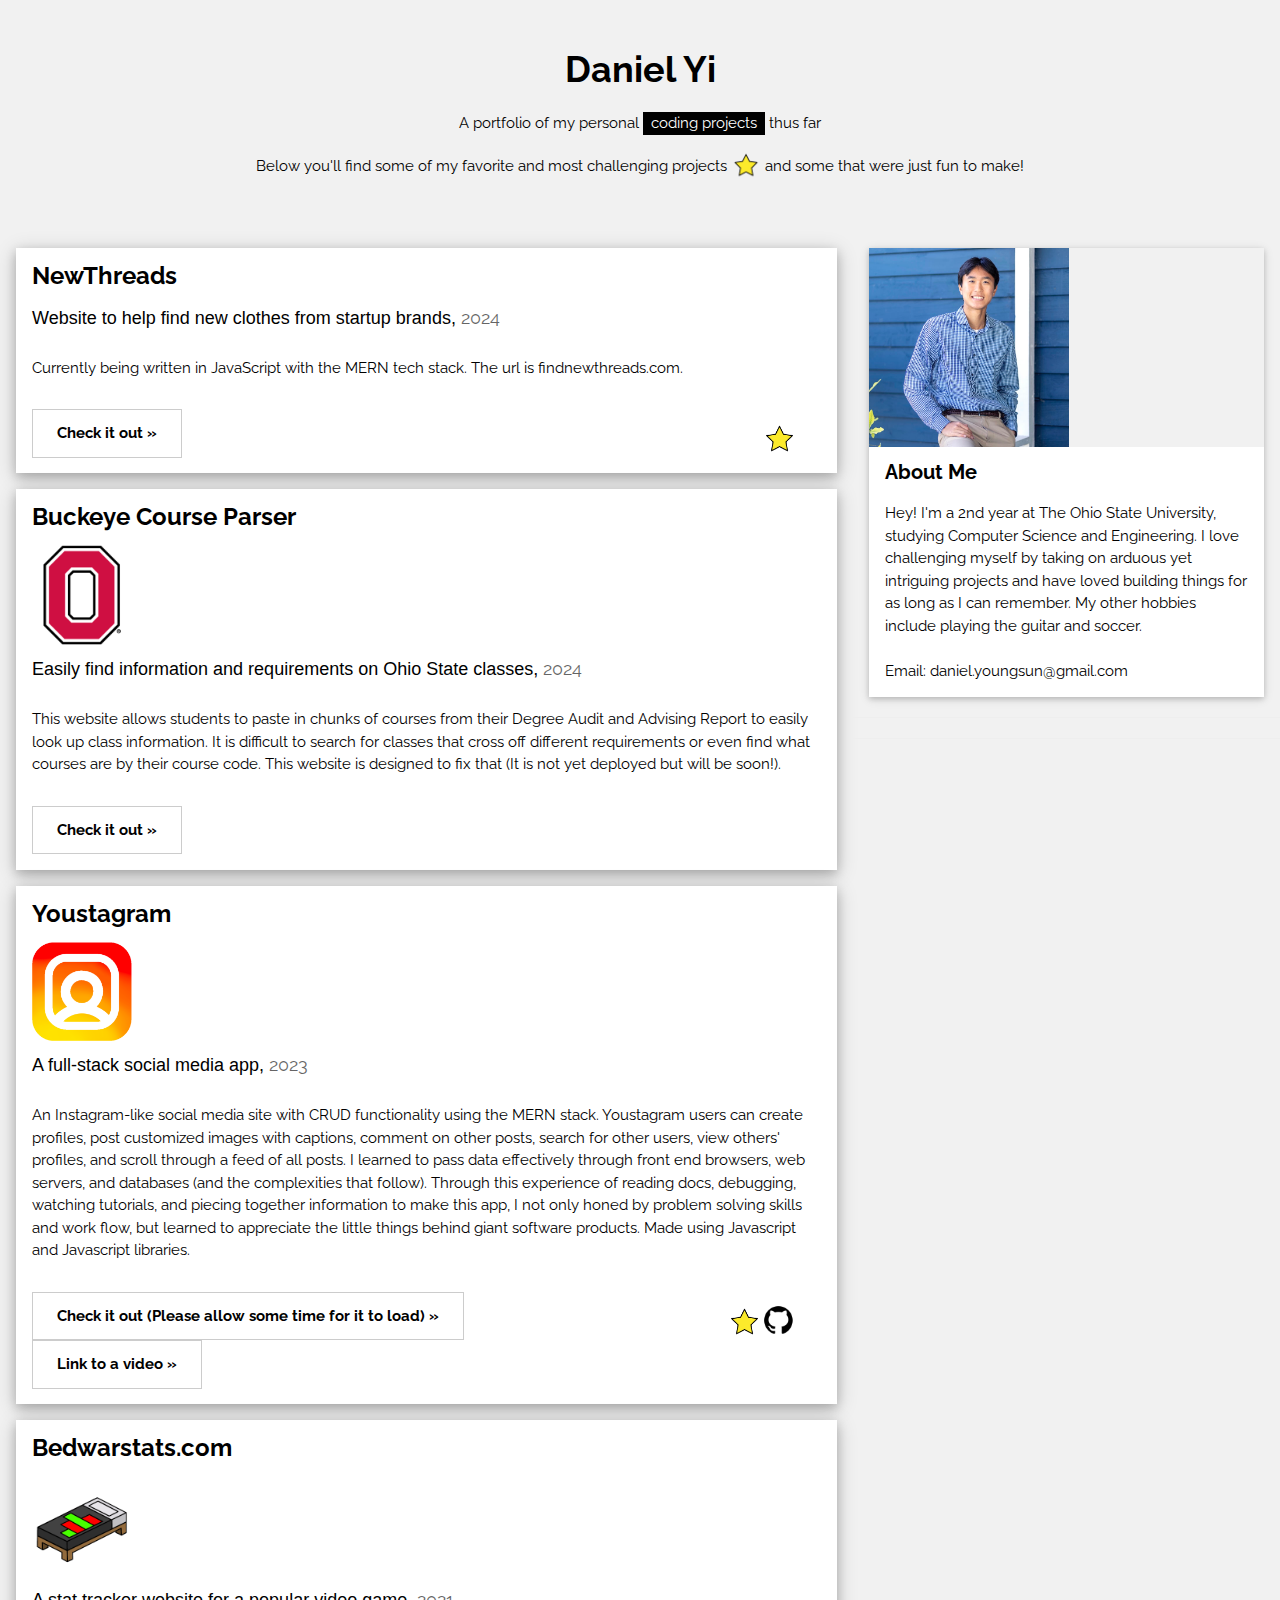
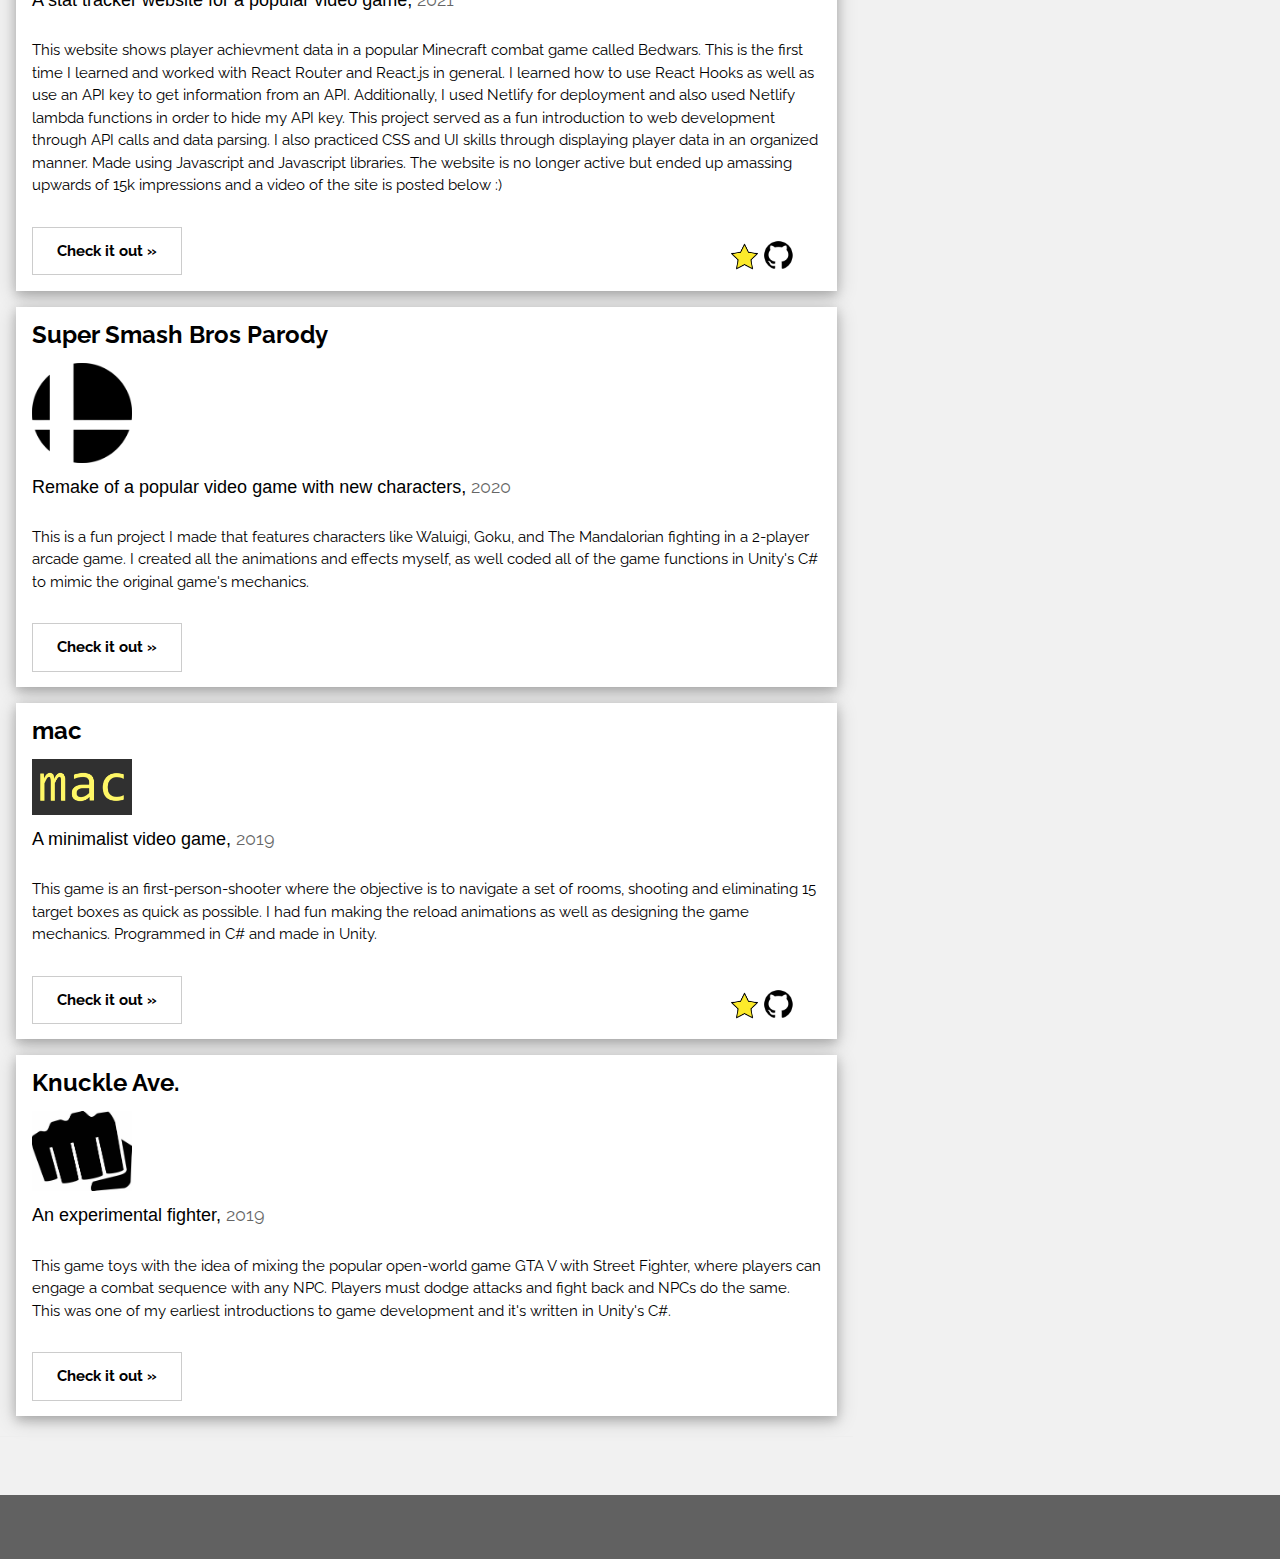
==== commit 5deb9684: "Update index.html" ====
--- a/index.html
+++ b/index.html
@@ -21,7 +21,7 @@
           thus far
         </p>
         <p>
-          Below you'll find some of my favorite and most challenging projects <span> <img style="width: 30px;margin-bottom: 5px" src="pics/star3.png"></img></span> and some that were just fun to make  <span> <img style="width: 25px" src="pics/lab.webp"></img></span>!
+          Below you'll find some of my favorite and most challenging projects <span> <img style="width: 30px;margin-bottom: 5px" src="pics/star3.png"></img></span> and some that were just fun to make!
         </p>
       </header>
 
@@ -35,35 +35,30 @@
               <h3><b>NewThreads</b></h3>
 
               <h5>
-                A minimalist video game, <span class="w3-opacity">2019</span>
-              </h5>
-            </div>
-            <div class="w3-container">
-              <p>
-                This game is an first-person-shooter where the objective is to
-                navigate a set of rooms, shooting and eliminating 15 target
-                boxes as quick as possible. I had fun making the reload
-                animations as well as designing the game mechanics. This was one
-                of my earliest introductions to game development and it's
-                written in Unity's C#.
-              </p>
-              <div class="w3-row">
-                <div class="w3-col m8 s12">
-                  <p>
-                    <a href="https://youtu.be/OLZQMVueu0M"
-                      ><button
-                        class="w3-button w3-padding-large w3-white w3-border"
-                      >
-                        <b>Check it out »</b>
-                      </button></a
-                    >
-                  </p>
-                </div>
-                <div class="w3-col m4 w3-hide-small">
-                  <p>
-                    <span class="w3-padding-large w3-right">
-                      <b><img src="pics/lab.webp" style="width: 35px" /></b
-                      >
+                Website to help find new clothes from startup brands, <span class="w3-opacity">2024</span>
+              </h5>
+            </div>
+            <div class="w3-container">
+              <p>
+                Currently being written in JavaScript with the MERN tech stack. The url is findnewthreads.com. 
+              </p>
+              <div class="w3-row">
+                <div class="w3-col m8 s12">
+                  <p>
+ <a target="_blank" rel="noopener noreferrer" href="https://findnewthreads.com"
+                      ><button
+                        class="w3-button w3-padding-large w3-white w3-border"
+                      >
+                        <b>Check it out »</b>
+                      </button></a
+                    >
+                  </p>
+                </div>
+                <div class="w3-col m4 w3-hide-small">
+                  <p>
+                    <span class="w3-padding-large w3-right">
+                      <b><img src="pics/star3.png" style="width: 35px" /></b
+                        >
                     </span>
                   </p>
                 </div>
@@ -75,39 +70,36 @@
             <div class="w3-container">
               <h3><b>Buckeye Course Parser</b></h3>
               <img
-                src="pics/osu.PNG"
-                alt="osu"
-                style="width: 100px"
-              />
-              <h5>
-                A minimalist video game, <span class="w3-opacity">2019</span>
+                src="pics/osu.png"
+                alt="Ohio State Logo"
+                style="width: 100px"
+              />
+              <h5>
+                Easily find information and requirements on Ohio State classes, <span class="w3-opacity">2024</span>
               </h5>
             </div>
             <div class="w3-container">
               <p style="font-style:normal">
-                This game is an first-person-shooter where the objective is to
-                navigate a set of rooms, shooting and eliminating 15 target
-                boxes as quick as possible. I had fun making the reload
-                animations as well as designing the game mechanics. This was one
-                of my earliest introductions to game development and it's
-                written in Unity's C#.
-              </p>
-              <div class="w3-row">
-                <div class="w3-col m8 s12">
-                  <p>
-                    <a href="https://youtu.be/OLZQMVueu0M"
-                      ><button
-                        class="w3-button w3-padding-large w3-white w3-border"
-                      >
-                        <b>Check it out »</b>
-                      </button></a
-                    >
-                  </p>
-                </div>
-                <div class="w3-col m4 w3-hide-small">
-                  <p>
-                    <span class="w3-padding-large w3-right">
-                      <b><img src="pics/lab.webp" style="width: 35px" /><img></b>
+                This website allows students to paste in chunks of courses from their Degree Audit and Advising Report to easily look up class
+                information. It is difficult to search for classes that cross off different requirements or even find what 
+                courses are by their course code. This website is designed to fix that (It is not yet deployed but will be soon!).
+              </p>
+              <div class="w3-row">
+                <div class="w3-col m8 s12">
+                  <p>
+                    <a target="_blank" rel="noopener noreferrer" href="https://youtu.be/OLZQMVueu0M"
+                      ><button
+                        class="w3-button w3-padding-large w3-white w3-border"
+                      >
+                        <b>Check it out »</b>
+                      </button></a
+                    >
+                  </p>
+                </div>
+                <div class="w3-col m4 w3-hide-small">
+                  <p>
+                    <span class="w3-padding-large w3-right">
+                     
                     </span>
                   </p>
                 </div>
@@ -130,7 +122,7 @@
             </div>
             <div class="w3-container">
               <p style="font-style:normal">
-                I built an Instagram-like social media site with CRUD
+                An Instagram-like social media site with CRUD
                 functionality using the MERN stack. Youstagram users can create
                 profiles, post customized images with captions, comment on other
                 posts, search for other users, view others' profiles, and scroll
@@ -146,7 +138,7 @@
               <div class="w3-row">
                 <div class="w3-col m8 s12">
                   <p>
-                    <a href="https://youstagram.onrender.com/#/"
+                    <a target="_blank" rel="noopener noreferrer" href="https://youstagram.onrender.com/#/"
                       ><button
                         class="w3-button w3-padding-large w3-white w3-border"
                       >
@@ -157,7 +149,7 @@
                       </button></a
                     >
 
-                    <a href="https://youtu.be/ThnOPYyiddI"
+                    <a target="_blank" rel="noopener noreferrer" href="https://youtu.be/ThnOPYyiddI"
                     ><button
                       class="w3-button w3-padding-large w3-white w3-border"
                     >
@@ -171,8 +163,8 @@
                 <div class="w3-col m4 w3-hide-small">
                   <p>
                     <span class="w3-padding-large w3-right">
-                      <b><img src="pics/star.png" style="width: 35px" /></b
-                      ><a href="https://github.com/danielyyi/Youstagram"
+                      <b><img src="pics/star3.png" style="width: 35px" /></b
+                      ><a target="_blank" rel="noopener noreferrer" href="https://github.com/danielyyi/Youstagram"
                         ><b><img src="pics/github.png" style="width: 35px" /></b
                       ></a>
                     </span>
@@ -187,7 +179,7 @@
               <h3><b>Bedwarstats.com</b></h3>
               <img
                 src="pics/Bedwars.png"
-                alt="Youstagram Logo"
+                alt="bedwars"
                 style="width: 100px"
               />
               <h5>
@@ -206,25 +198,27 @@
                 This project served as a fun introduction to web development
                 through API calls and data parsing. I also practiced CSS and UI
                 skills through displaying player data in an organized manner.
-                Made using Javascript and Javascript libraries. The website is no longer active but a video is posted below :)
-              </p>
-              <div class="w3-row">
-                <div class="w3-col m8 s12">
-                  <p>
-                    <a href="https://youtu.be/xhrr1NCp9Lw"
-                      ><button
-                        class="w3-button w3-padding-large w3-white w3-border"
-                      >
-                        <b>Check it out »</b>
-                      </button></a
-                    >
-                  </p>
-                </div>
-                <div class="w3-col m4 w3-hide-small">
-                  <p>
-                    <span class="w3-padding-large w3-right">
-                      <b><img src="pics/star.png" style="width: 35px" /></b
-                      ><a
+                Made using Javascript and Javascript libraries. The website is no
+                 longer active but ended up amassing upwards of 15k impressions and a 
+                 video of the site is posted below :)
+              </p>
+              <div class="w3-row">
+                <div class="w3-col m8 s12">
+                  <p>
+                    <a target="_blank" rel="noopener noreferrer" href="https://youtu.be/xhrr1NCp9Lw"
+                      ><button
+                        class="w3-button w3-padding-large w3-white w3-border"
+                      >
+                        <b>Check it out »</b>
+                      </button></a
+                    >
+                  </p>
+                </div>
+                <div class="w3-col m4 w3-hide-small">
+                  <p>
+                    <span class="w3-padding-large w3-right">
+                      <b><img src="pics/star3.png" style="width: 35px" /></b
+                      ><a target="_blank" rel="noopener noreferrer"
                         href="https://github.com/danielyyi/Hypixel-Bedwars-Tracker"
                         ><b><img src="pics/github.png" style="width: 35px" /></b
                       ></a>
@@ -241,8 +235,8 @@
             <div class="w3-container">
               <h3><b>Super Smash Bros Parody</b></h3>
               <img
-              src="pics/smash.PNG"
-              alt="Youstagram Logo"
+              src="pics/smash.png"
+              alt="super smash bros"
               style="width: 100px"
             />
               <h5>
@@ -252,28 +246,27 @@
             </div>
             <div class="w3-container">
               <p>
-                This is a silly project I made out of impulse. Popular
-                characters like Waluigi, Peppa Pig, and The Mandalorian meet to
-                fight in a 2-player arcade game. I created all the animations
+                This is a fun project I made that features
+                characters like Waluigi, Goku, and The Mandalorian fighting in a 2-player arcade game. I created all the animations
                 and effects myself, as well coded all of the game functions in
-                Unity's C# to mimic the original game mechanics.
-              </p>
-              <div class="w3-row">
-                <div class="w3-col m8 s12">
-                  <p>
-                    <a href="https://youtu.be/zw8oHsihJfg"
-                      ><button
-                        class="w3-button w3-padding-large w3-white w3-border"
-                      >
-                        <b>Check it out »</b>
-                      </button></a
-                    >
-                  </p>
-                </div>
-                <div class="w3-col m4 w3-hide-small">
-                  <p>
-                    <span class="w3-padding-large w3-right">
-                      <b><img src="pics/lab.webp" style="width: 35px" /><img></b>
+                Unity's C# to mimic the original game's mechanics.
+              </p>
+              <div class="w3-row">
+                <div class="w3-col m8 s12">
+                  <p>
+                    <a target="_blank" rel="noopener noreferrer" href="https://youtu.be/zw8oHsihJfg"
+                      ><button
+                        class="w3-button w3-padding-large w3-white w3-border"
+                      >
+                        <b>Check it out »</b>
+                      </button></a
+                    >
+                  </p>
+                </div>
+                <div class="w3-col m4 w3-hide-small">
+                  <p>
+                    <span class="w3-padding-large w3-right">
+                     
                     </span>
                   </p>
                 </div>
@@ -298,27 +291,25 @@
                 This game is an first-person-shooter where the objective is to
                 navigate a set of rooms, shooting and eliminating 15 target
                 boxes as quick as possible. I had fun making the reload
-                animations as well as designing the game mechanics. This was one
-                of my earliest introductions to game development and it's
-                written in Unity's C#.
-              </p>
-              <div class="w3-row">
-                <div class="w3-col m8 s12">
-                  <p>
-                    <a href="https://ysun.itch.io/mac"
-                      ><button
-                        class="w3-button w3-padding-large w3-white w3-border"
-                      >
-                        <b>Check it out »</b>
-                      </button></a
-                    >
-                  </p>
-                </div>
-                <div class="w3-col m4 w3-hide-small">
-                  <p>
-                    <span class="w3-padding-large w3-right">
-                      <b><img src="pics/star.png" style="width: 35px" /></b
-                      ><a href="https://github.com/danielyyi/mac"
+                animations as well as designing the game mechanics. Programmed in C# and made in Unity.
+              </p>
+              <div class="w3-row">
+                <div class="w3-col m8 s12">
+                  <p>
+                    <a target="_blank" rel="noopener noreferrer" href="https://ysun.itch.io/mac"
+                      ><button
+                        class="w3-button w3-padding-large w3-white w3-border"
+                      >
+                        <b>Check it out »</b>
+                      </button></a
+                    >
+                  </p>
+                </div>
+                <div class="w3-col m4 w3-hide-small">
+                  <p>
+                    <span class="w3-padding-large w3-right">
+                      <b><img src="pics/star3.png" style="width: 35px" /></b
+                      ><a target="_blank" rel="noopener noreferrer" href="https://github.com/danielyyi/mac"
                         ><b><img src="pics/github.png" style="width: 35px" /></b
                       ></a>
                     </span>
@@ -350,19 +341,19 @@
               <div class="w3-row">
                 <div class="w3-col m8 s12">
                   <p>
-                    <a href="https://youtu.be/IJ39RkR_Ceo"
-                      ><button
-                        class="w3-button w3-padding-large w3-white w3-border"
-                      >
-                        <b>Check it out »</b>
-                      </button></a
-                    >
-                  </p>
-                </div>
-                <div class="w3-col m4 w3-hide-small">
-                  <p>
-                    <span class="w3-padding-large w3-right">
-                      <b><img src="pics/lab.webp" style="width: 35px" /><img></b>
+                    <a target="_blank" rel="noopener noreferrer" href="https://youtu.be/IJ39RkR_Ceo"
+                      ><button
+                        class="w3-button w3-padding-large w3-white w3-border"
+                      >
+                        <b>Check it out »</b>
+                      </button></a
+                    >
+                  </p>
+                </div>
+                <div class="w3-col m4 w3-hide-small">
+                  <p>
+                    <span class="w3-padding-large w3-right">
+                      
                     </span>
                   </p>
                 </div>
@@ -383,7 +374,7 @@
               <p>
                 Hey! I'm a 2nd year at The Ohio State University, studying
                 Computer Science and Engineering. I love challenging myself by
-                taking on arduous yet intriguing projects and I've loved
+                taking on arduous yet intriguing projects and have loved
                 building things for as long as I can remember. My other hobbies
                 include playing the guitar and soccer.
                 <br></br>
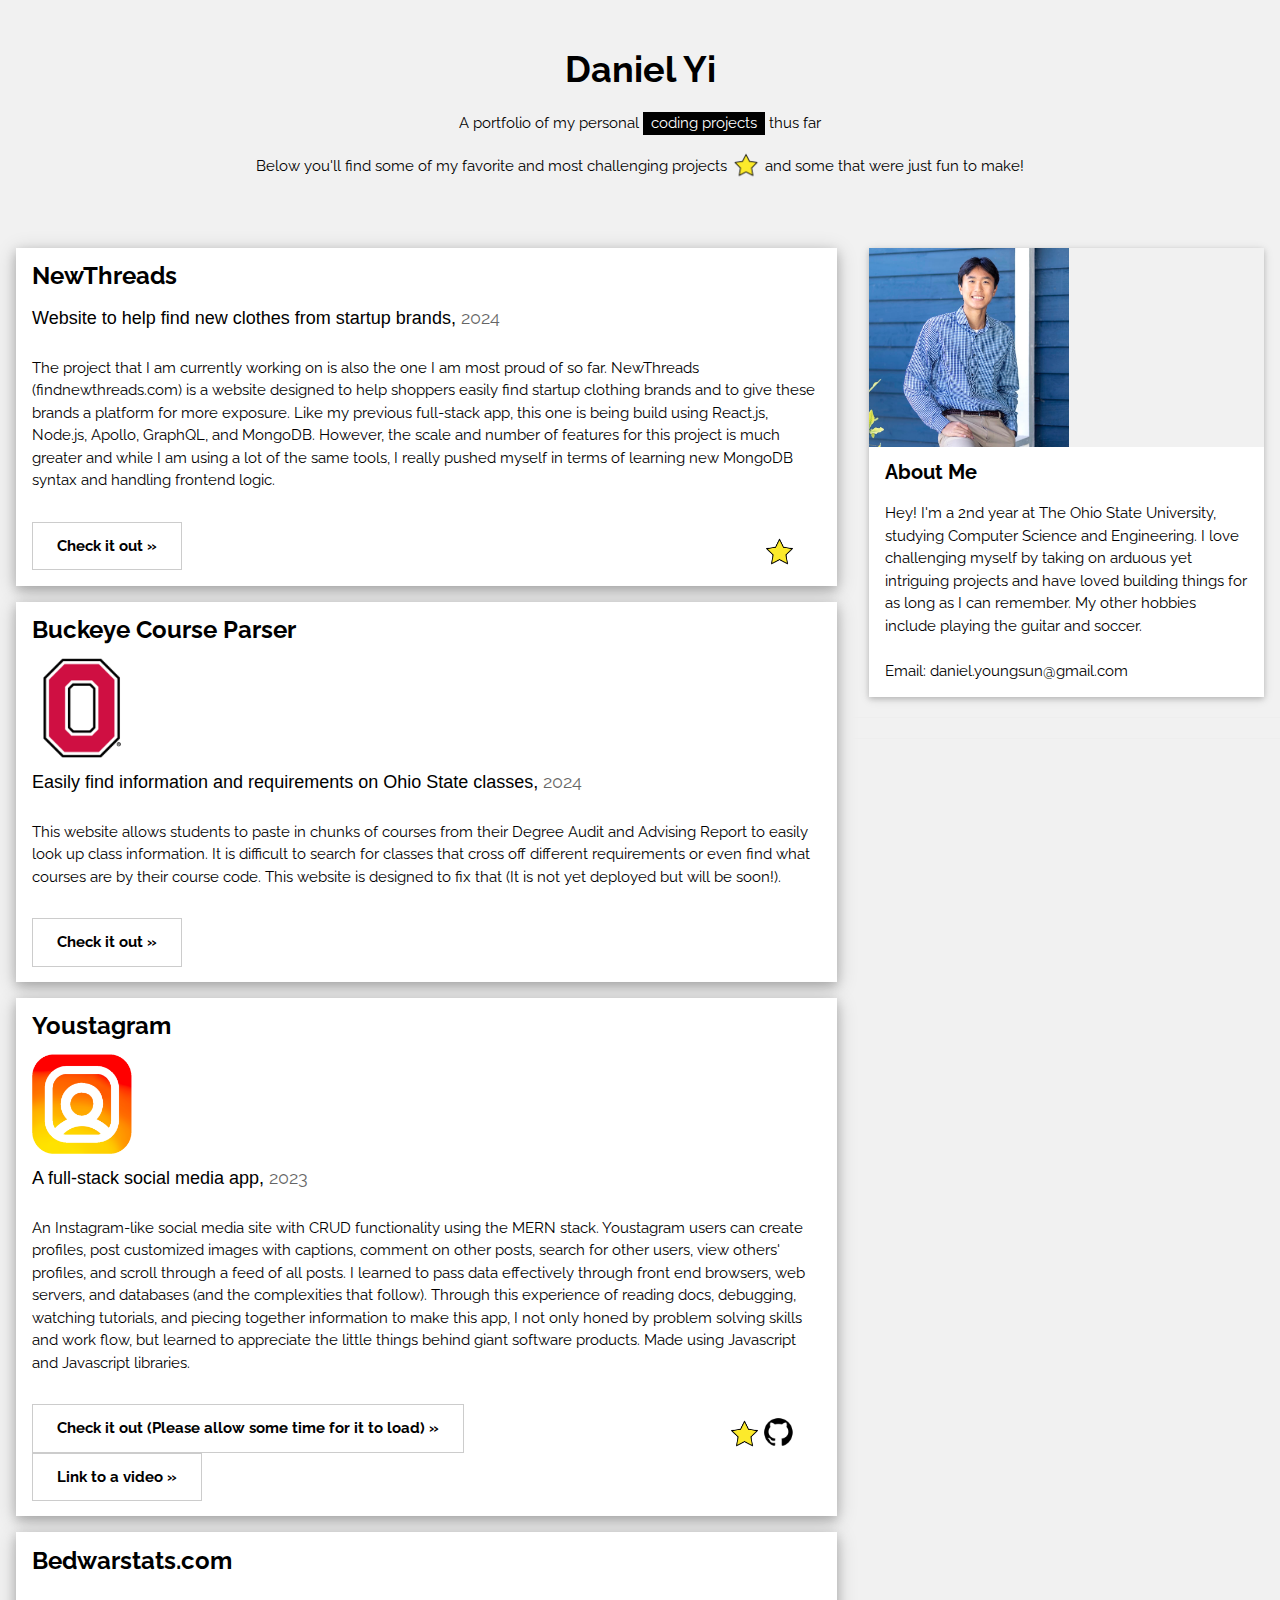
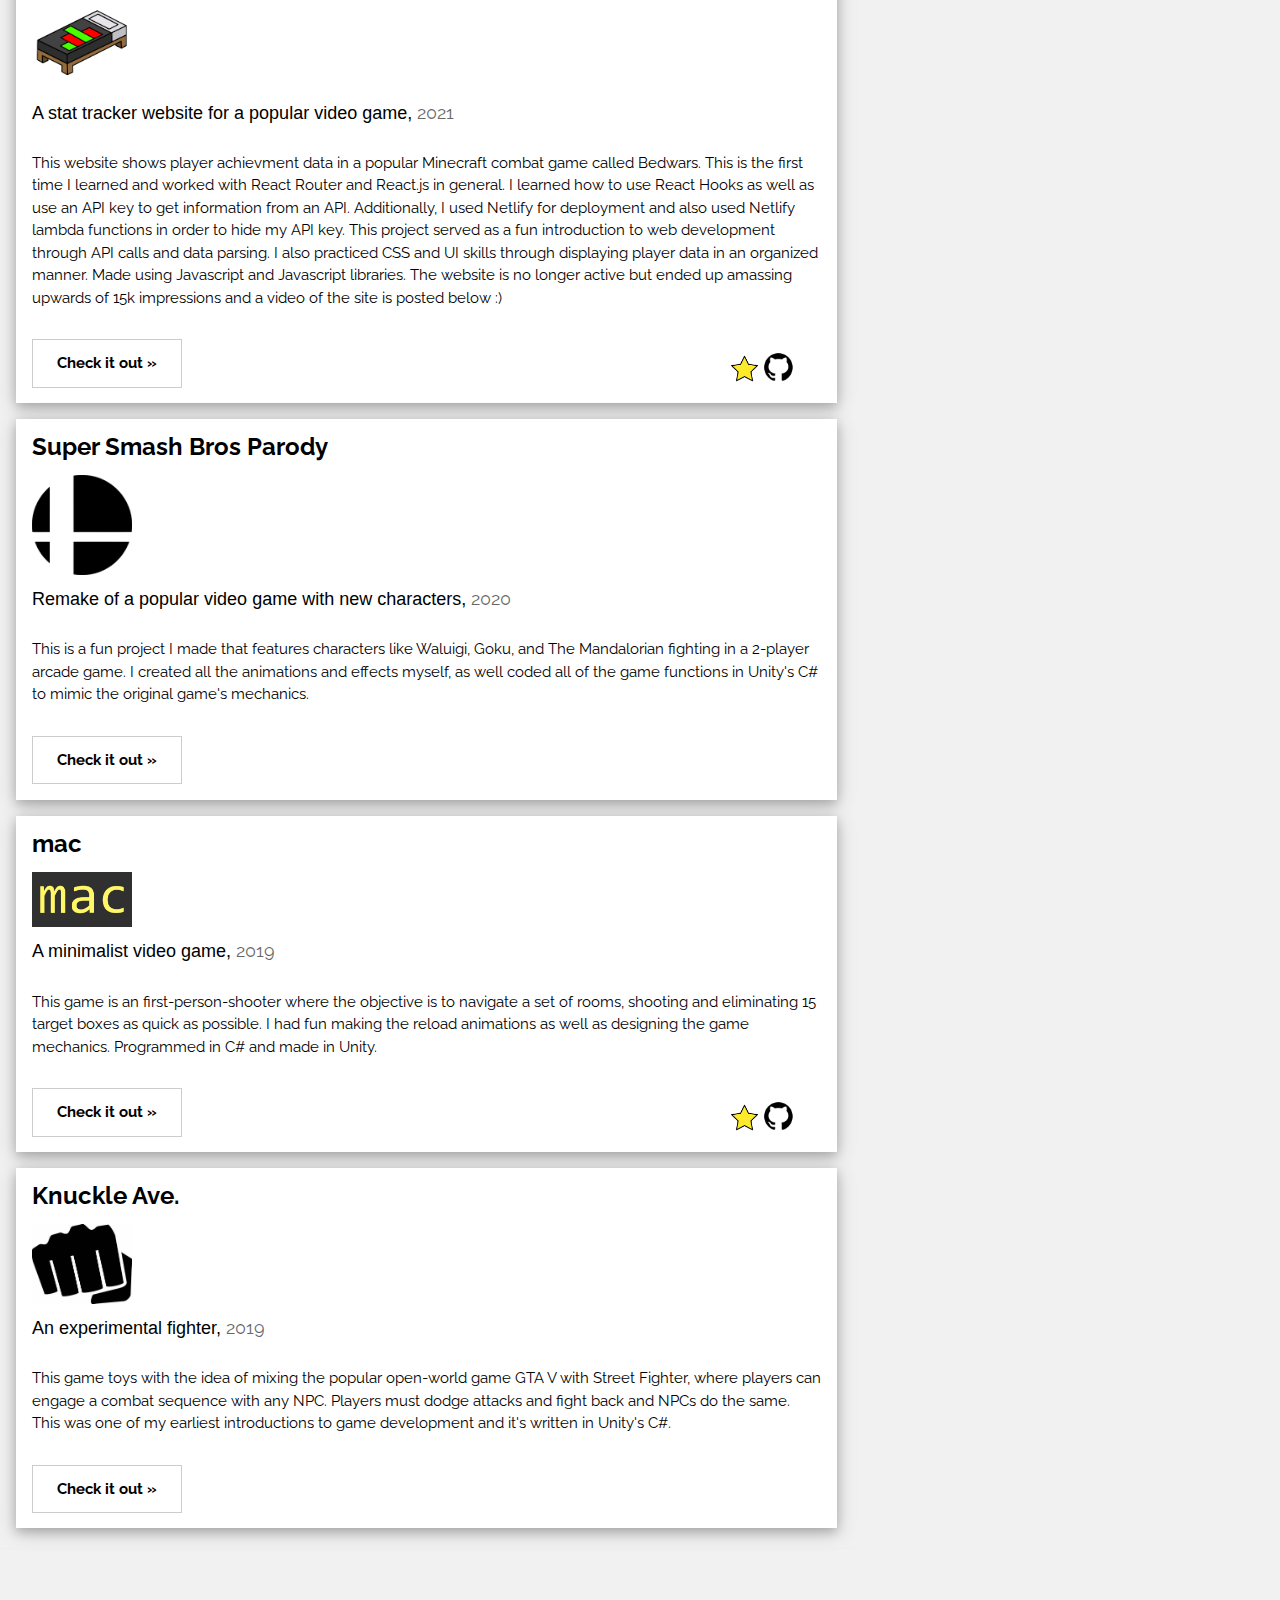
==== commit 1100be3a: "Update index.html" ====
--- a/index.html
+++ b/index.html
@@ -40,7 +40,7 @@
             </div>
             <div class="w3-container">
               <p>
-                Currently being written in JavaScript with the MERN tech stack. The url is findnewthreads.com. 
+                The project that I am currently working on is also the one I am most proud of so far. NewThreads (findnewthreads.com) is a website designed to help shoppers easily find startup clothing brands and to give these brands a platform for more exposure. Like my previous full-stack app, this one is being build using React.js, Node.js, Apollo, GraphQL, and MongoDB. However, the scale and number of features for this project is much greater and while I am using a lot of the same tools, I really pushed myself in terms of learning new MongoDB syntax and handling frontend logic. 
               </p>
               <div class="w3-row">
                 <div class="w3-col m8 s12">
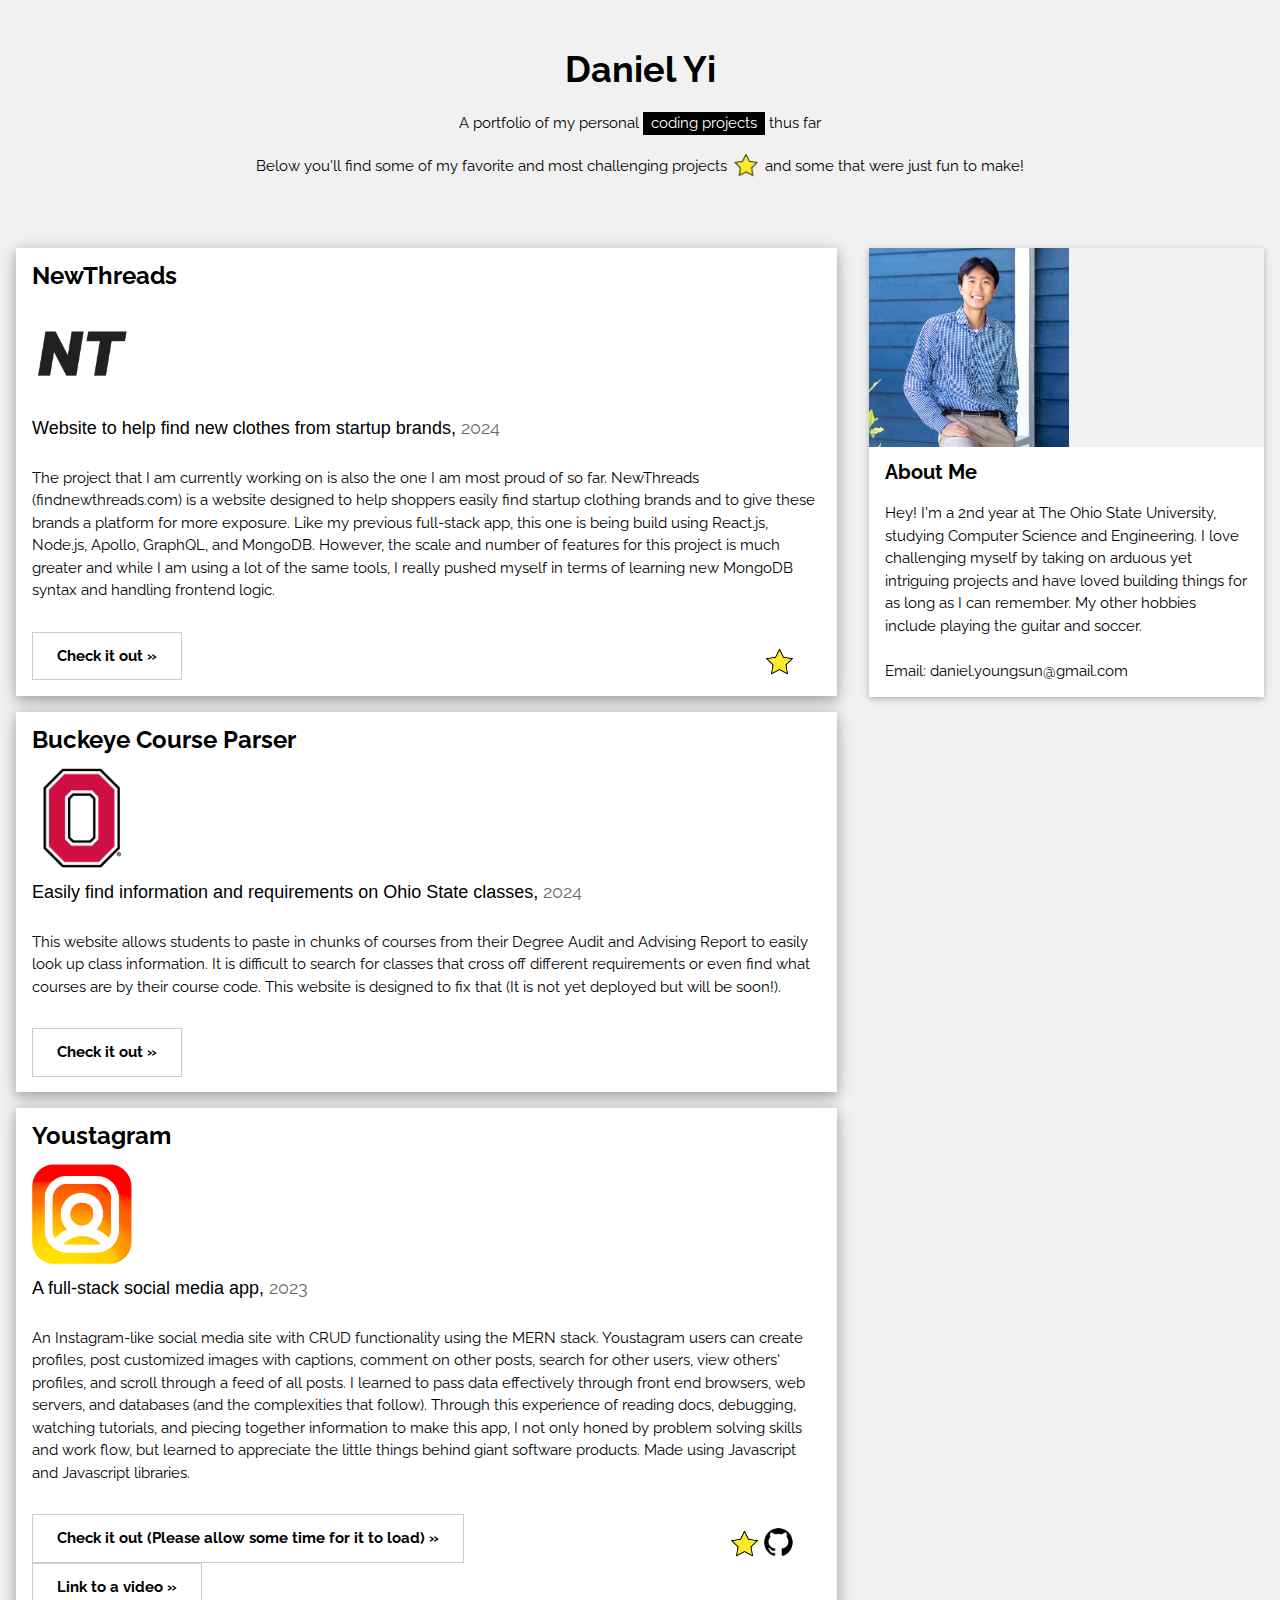
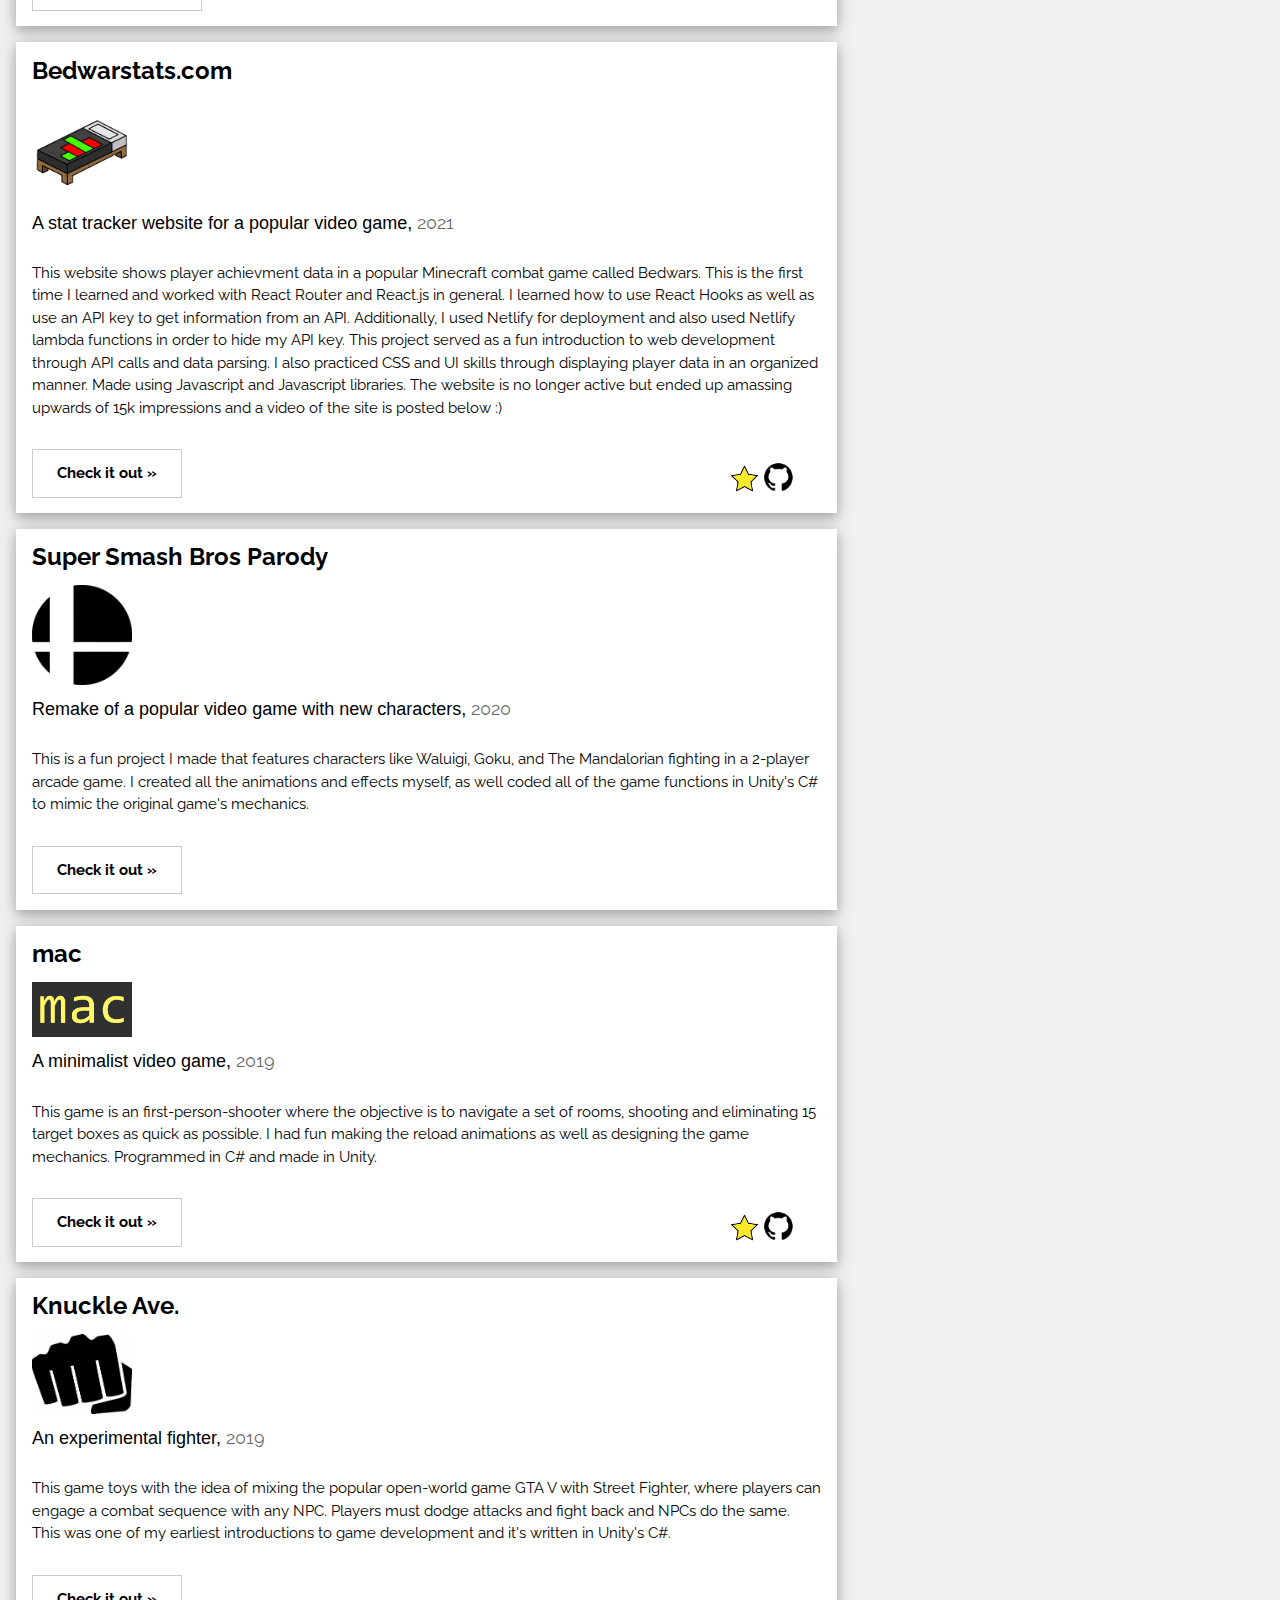
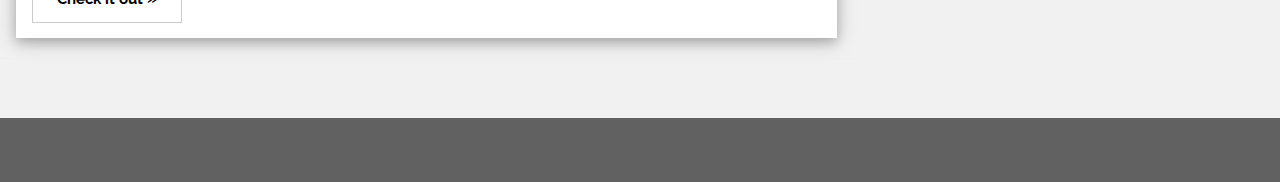
==== commit 3a5b7c71: "Update index.html" ====
--- a/index.html
+++ b/index.html
@@ -33,14 +33,22 @@
           <div class="w3-card-4 w3-margin w3-white">
             <div class="w3-container">
               <h3><b>NewThreads</b></h3>
-
+              <img
+                src="pics/newthreads.png"
+                alt="NewThreads Logo"
+                style="width: 100px"
+              />
               <h5>
                 Website to help find new clothes from startup brands, <span class="w3-opacity">2024</span>
               </h5>
             </div>
             <div class="w3-container">
               <p>
-                The project that I am currently working on is also the one I am most proud of so far. NewThreads (findnewthreads.com) is a website designed to help shoppers easily find startup clothing brands and to give these brands a platform for more exposure. Like my previous full-stack app, this one is being build using React.js, Node.js, Apollo, GraphQL, and MongoDB. However, the scale and number of features for this project is much greater and while I am using a lot of the same tools, I really pushed myself in terms of learning new MongoDB syntax and handling frontend logic. 
+                The project that I am currently working on is also the one I am most proud of so far. NewThreads (findnewthreads.com) is 
+                a website designed to help shoppers easily find startup clothing brands and to give these brands a platform for more exposure. 
+                Like my previous full-stack app, this one is being build using React.js, Node.js, Apollo, GraphQL, and MongoDB. However, the 
+                scale and number of features for this project is much greater and while I am using a lot of the same tools, I really pushed 
+                myself in terms of learning new MongoDB syntax and handling frontend logic. 
               </p>
               <div class="w3-row">
                 <div class="w3-col m8 s12">
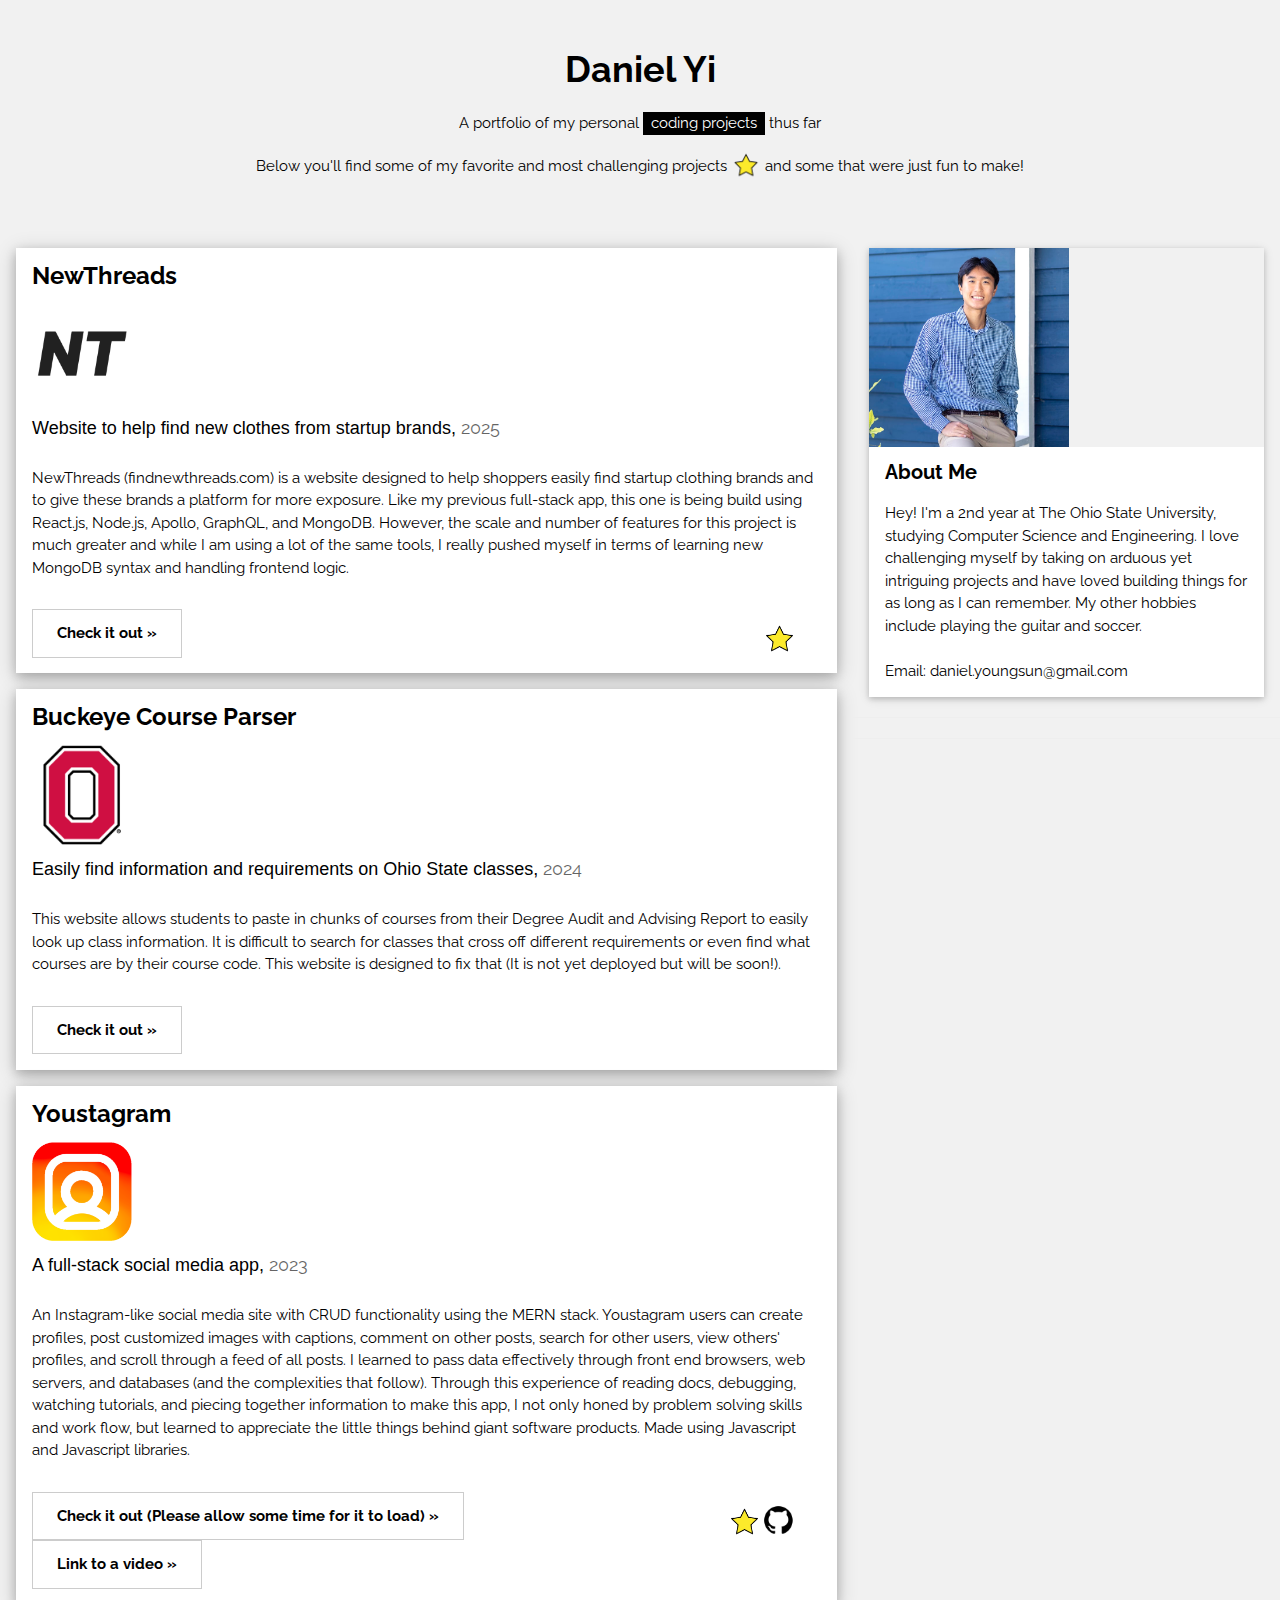
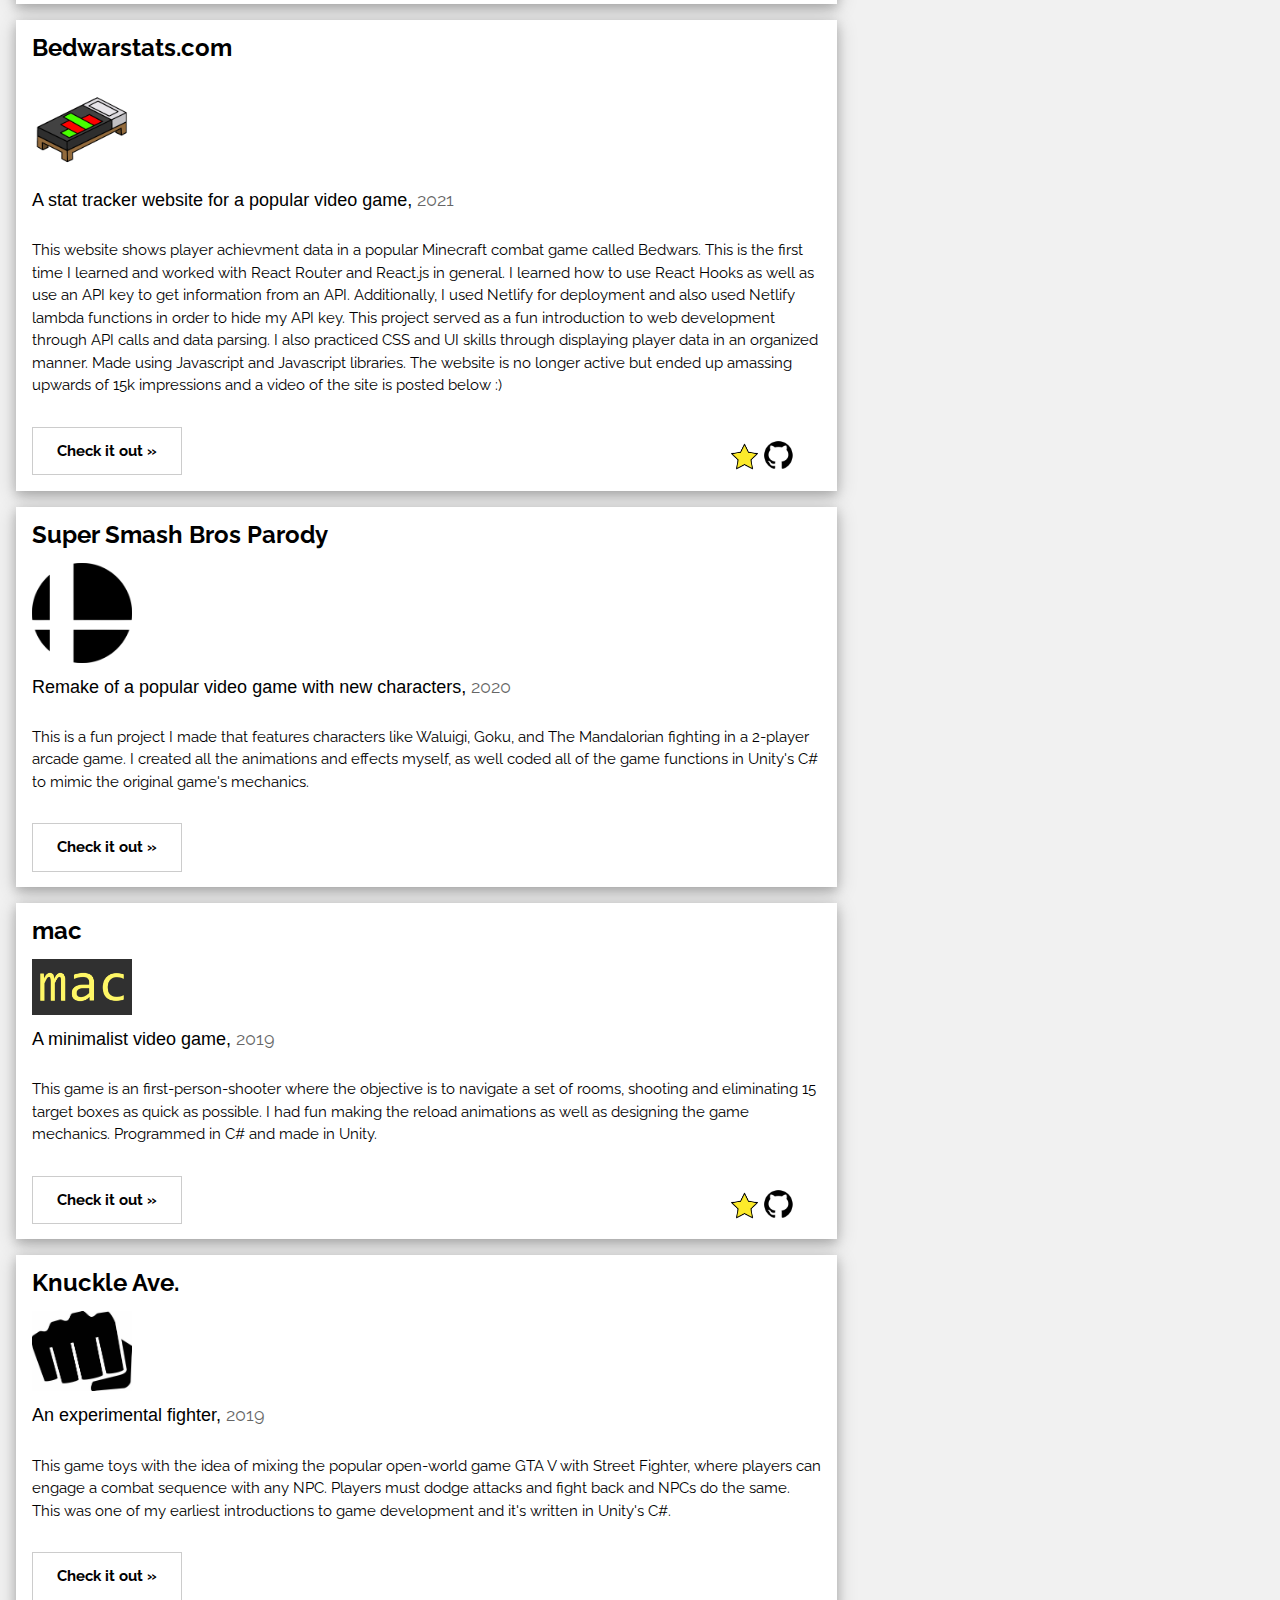
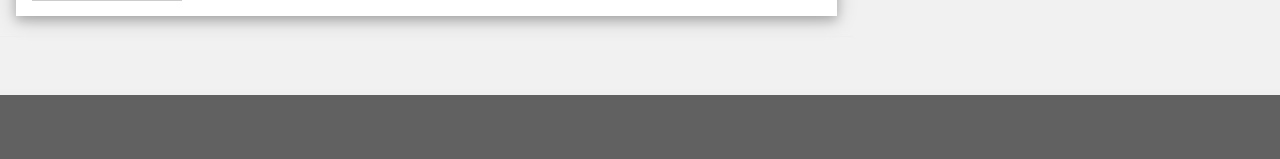
==== commit 481249e8: "Update index.html" ====
--- a/index.html
+++ b/index.html
@@ -39,16 +39,15 @@
                 style="width: 100px"
               />
               <h5>
-                Website to help find new clothes from startup brands, <span class="w3-opacity">2024</span>
-              </h5>
-            </div>
-            <div class="w3-container">
-              <p>
-                The project that I am currently working on is also the one I am most proud of so far. NewThreads (findnewthreads.com) is 
-                a website designed to help shoppers easily find startup clothing brands and to give these brands a platform for more exposure. 
-                Like my previous full-stack app, this one is being build using React.js, Node.js, Apollo, GraphQL, and MongoDB. However, the 
-                scale and number of features for this project is much greater and while I am using a lot of the same tools, I really pushed 
-                myself in terms of learning new MongoDB syntax and handling frontend logic. 
+                Website to help find new clothes from startup brands, <span class="w3-opacity">2025</span>
+              </h5>
+            </div>
+            <div class="w3-container">
+              <p>
+                NewThreads (findnewthreads.com) is a website designed to help shoppers easily find startup clothing brands and to give these 
+                brands a platform for more exposure. Like my previous full-stack app, this one is being build using React.js, Node.js, Apollo, 
+                GraphQL, and MongoDB. However, the scale and number of features for this project is much greater and while I am using a lot 
+                of the same tools, I really pushed myself in terms of learning new MongoDB syntax and handling frontend logic. 
               </p>
               <div class="w3-row">
                 <div class="w3-col m8 s12">
